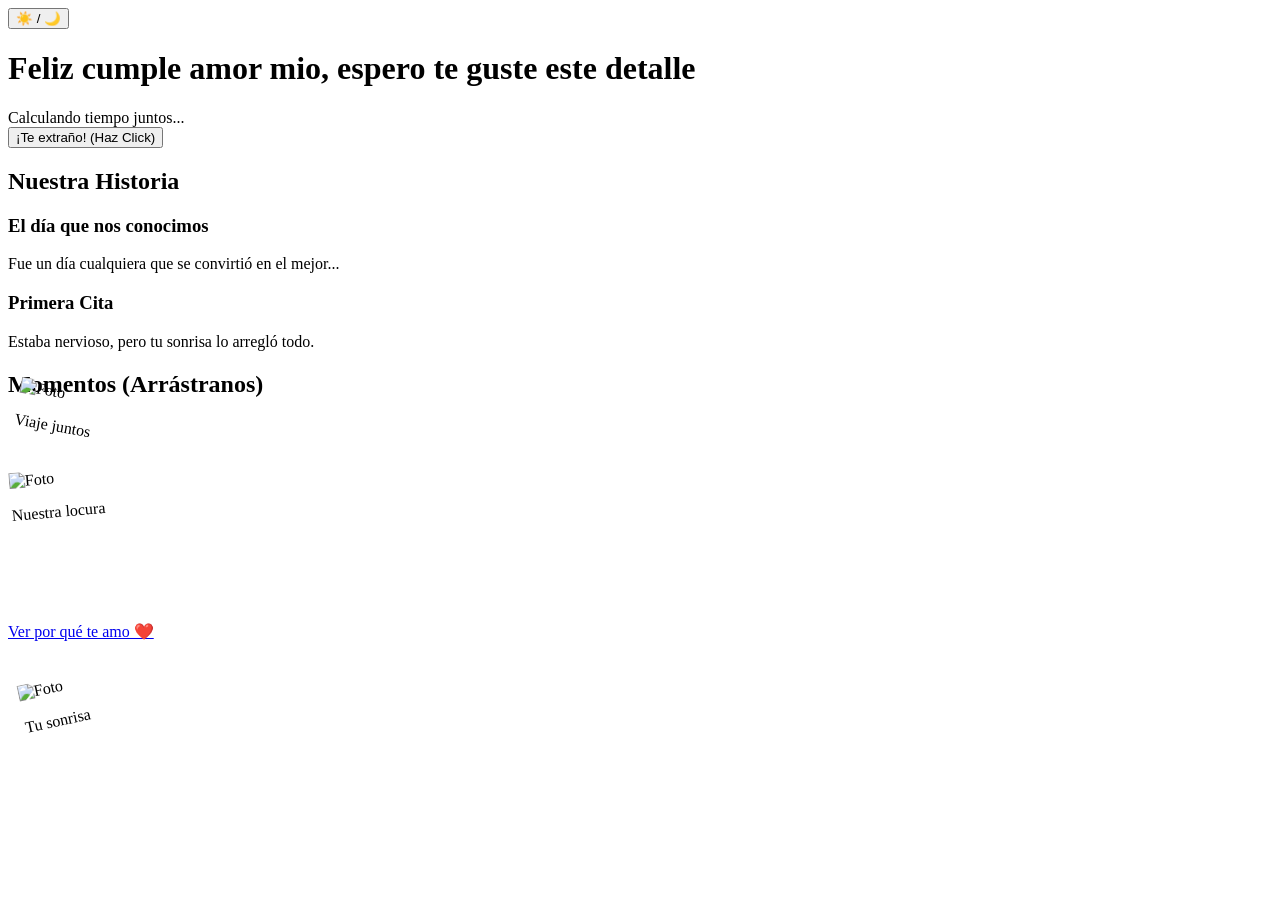
==== index.html @ 835ad196 "Add files via upload" ====
<!DOCTYPE html>
<html lang="es" data-theme="day">
<head>
    <meta charset="UTF-8">
    <meta name="viewport" content="width=device-width, initial-scale=1.0">
    <title>Para ti amorcito ❤️</title>
    <link rel="stylesheet" href="css/style.css">
    <link href="https://fonts.googleapis.com/css2?family=Dancing+Script:wght@600&family=Nunito:wght@300;600&display=swap" rel="stylesheet">
</head>
<body>

    <button id="theme-toggle" class="float-btn theme-btn">☀️ / 🌙</button>

    <header class="hero">
        <h1>Feliz cumple amor mio, espero te guste este detalle</h1>
        <div id="contador" class="counter-box">
            Calculando tiempo juntos...
        </div>
        <button onclick="lluviaCorazones()" class="btn-love">¡Te extraño! (Haz Click)</button>
    </header>

    <section class="timeline-section">
        <h2>Nuestra Historia</h2>
        <div class="timeline">
            <div class="container left">
                <div class="content">
                    <h3>El día que nos conocimos</h3>
                    <p>Fue un día cualquiera que se convirtió en el mejor...</p>
                </div>
            </div>
            <div class="container right">
                <div class="content">
                    <h3>Primera Cita</h3>
                    <p>Estaba nervioso, pero tu sonrisa lo arregló todo.</p>
                </div>
            </div>
            </div>
    </section>

    <section class="polaroid-section">
        <h2>Momentos (Arrástranos)</h2>
        <div class="table-top" id="mesa">
            <div class="polaroid" style="top: 10%; left: 10%; transform: rotate(-5deg);">
                <img src="img/img1.jpeg" alt="Foto">
                <p>Nuestra locura</p>
            </div>
            <div class="polaroid" style="top: 20%; left: 40%; transform: rotate(10deg);">
                <img src="https://via.placeholder.com/150" alt="Foto">
                <p>Viaje juntos</p>
            </div>
             <div class="polaroid" style="top: 50%; left: 20%; transform: rotate(-12deg);">
                <img src="https://via.placeholder.com/150" alt="Foto">
                <p>Tu sonrisa</p>
            </div>
        </div>
    </section>

    <div class="navigate-btn-container">
        <a href="razones.html" class="btn-main">Ver por qué te amo ❤️</a>
    </div>

    <script src="js/main.js"></script>
</body>
</html>
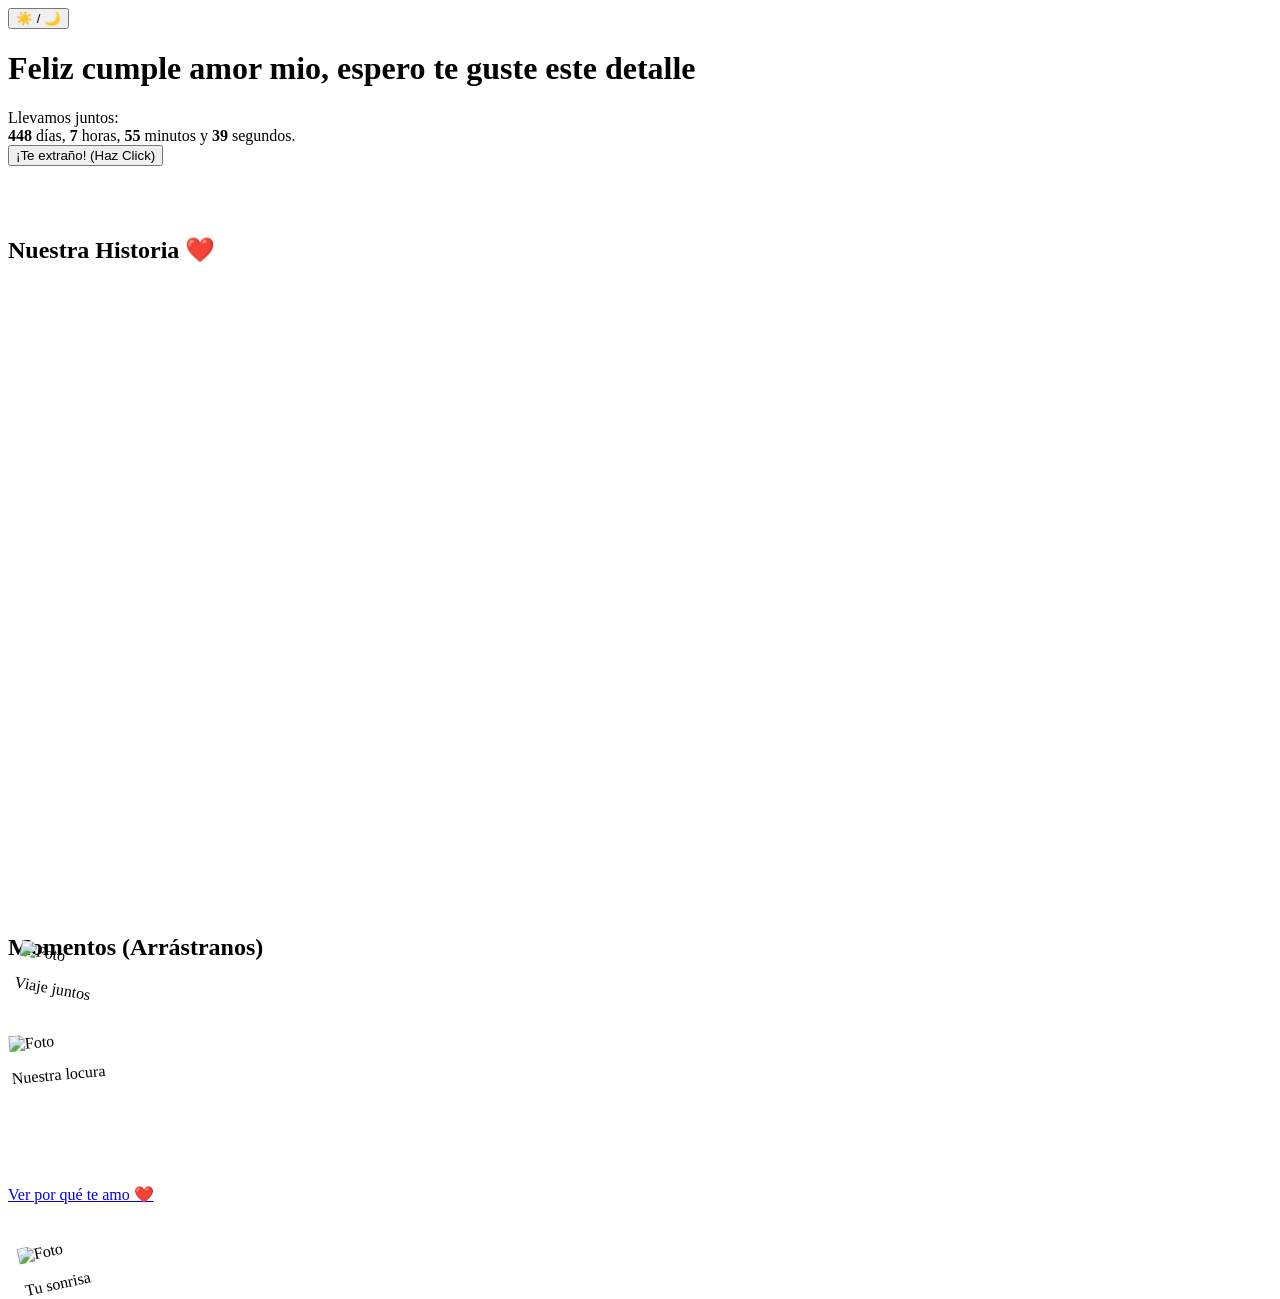
==== commit 3e3021f5: "Agregue fotos" ====
--- a/index.html
+++ b/index.html
@@ -20,21 +20,11 @@
     </header>
 
     <section class="timeline-section">
-        <h2>Nuestra Historia</h2>
-        <div class="timeline">
-            <div class="container left">
-                <div class="content">
-                    <h3>El día que nos conocimos</h3>
-                    <p>Fue un día cualquiera que se convirtió en el mejor...</p>
+        <h2>Nuestra Historia ❤️</h2>
+        <div class="horizontal-scroll-container">
+            <div class="timeline-line"></div> <div id="timeline-content" class="timeline-items">
                 </div>
-            </div>
-            <div class="container right">
-                <div class="content">
-                    <h3>Primera Cita</h3>
-                    <p>Estaba nervioso, pero tu sonrisa lo arregló todo.</p>
-                </div>
-            </div>
-            </div>
+        </div>
     </section>
 
     <section class="polaroid-section">
--- a/css/style.css
+++ b/css/style.css
@@ -0,0 +1,148 @@
+/* --- TIMELINE HORIZONTAL --- */
+.timeline-section {
+    padding: 50px 0;
+    overflow: hidden; /* Oculta barras feas */
+    position: relative;
+}
+
+.horizontal-scroll-container {
+    overflow-x: auto; /* Permite deslizar a los lados */
+    padding: 40px 20px;
+    white-space: nowrap; /* Mantiene todo en una línea */
+    -webkit-overflow-scrolling: touch; /* Suavidad en móviles */
+    position: relative;
+    min-height: 500px; /* Altura suficiente para polaroids */
+    display: flex;
+    align-items: center;
+}
+
+/* La línea gruesa */
+.timeline-line {
+    position: absolute;
+    top: 50%;
+    left: 0;
+    width: 100%; /* Ojo: esto crecerá con JS si es necesario */
+    height: 8px; /* Grosor de la línea */
+    background: var(--timeline-line);
+    border-radius: 4px;
+    z-index: 0;
+}
+
+.timeline-items {
+    display: flex;
+    gap: 150px; /* Espacio entre cada fecha */
+    padding: 0 50px; /* Margen inicial y final */
+    position: relative;
+    z-index: 1;
+}
+
+.t-item {
+    position: relative;
+    display: inline-block;
+    vertical-align: middle;
+    width: 20px;
+    height: 20px;
+    background: var(--accent);
+    border-radius: 50%;
+    cursor: pointer;
+    transition: transform 0.3s;
+}
+
+.t-item:hover {
+    transform: scale(1.5); /* Crece el puntito al pasar el mouse */
+}
+
+/* Fecha debajo del punto */
+.t-date {
+    position: absolute;
+    top: 30px;
+    left: 50%;
+    transform: translateX(-50%);
+    font-weight: bold;
+    color: var(--text-color);
+    font-family: 'Dancing Script', cursive;
+    font-size: 1.2rem;
+}
+
+/* BURBUJA DE TEXTO (Mensaje flotante) */
+.t-message {
+    position: absolute;
+    bottom: 40px; /* Encima del punto */
+    left: 50%;
+    transform: translateX(-50%) scale(0); /* Oculto inicialmente */
+    background: #fff;
+    color: #333;
+    padding: 15px;
+    border-radius: 15px;
+    box-shadow: 0 5px 15px rgba(0,0,0,0.2);
+    width: 200px;
+    white-space: normal; /* Permite saltos de línea */
+    text-align: center;
+    font-size: 0.9rem;
+    transition: transform 0.3s ease;
+    pointer-events: none; /* Para que no moleste al click */
+}
+
+/* El triangulito de la burbuja */
+.t-message::after {
+    content: '';
+    position: absolute;
+    bottom: -10px;
+    left: 50%;
+    margin-left: -10px;
+    border-width: 10px;
+    border-style: solid;
+    border-color: #fff transparent transparent transparent;
+}
+
+/* Mostrar burbuja al pasar el mouse por el punto */
+.t-item:hover .t-message {
+    transform: translateX(-50%) scale(1);
+}
+
+/* LAS POLAROIDS (Conectadas al punto) */
+.polaroid-group {
+    position: absolute;
+    top: -280px; /* Subimos las fotos */
+    left: 50%;
+    transform: translateX(-50%);
+    display: flex;
+    gap: 10px;
+    pointer-events: auto; /* Permitir click en fotos */
+}
+
+/* Si hay muchas fotos, las alternamos arriba/abajo con JS o CSS */
+.t-item:nth-child(even) .polaroid-group {
+    top: 60px; /* Las pares van abajo de la línea */
+}
+.t-item:nth-child(even) .t-message {
+    bottom: unset; 
+    top: 40px; /* Burbuja abajo también */
+}
+.t-item:nth-child(even) .t-message::after {
+    bottom: unset;
+    top: -10px;
+    border-color: transparent transparent #fff transparent;
+}
+
+/* Estilo Polaroid */
+.mini-polaroid {
+    background: white;
+    padding: 10px 10px 25px 10px; /* Más padding abajo */
+    box-shadow: 0 4px 8px rgba(0,0,0,0.2);
+    width: 150px;
+    transition: transform 0.3s, z-index 0.3s;
+    transform: rotate(var(--rot)); /* Rotación aleatoria */
+}
+
+.mini-polaroid img, .mini-polaroid video {
+    width: 100%;
+    height: auto;
+    display: block;
+    border-radius: 2px;
+}
+
+.mini-polaroid:hover {
+    transform: scale(1.2) rotate(0deg) !important;
+    z-index: 100;
+}
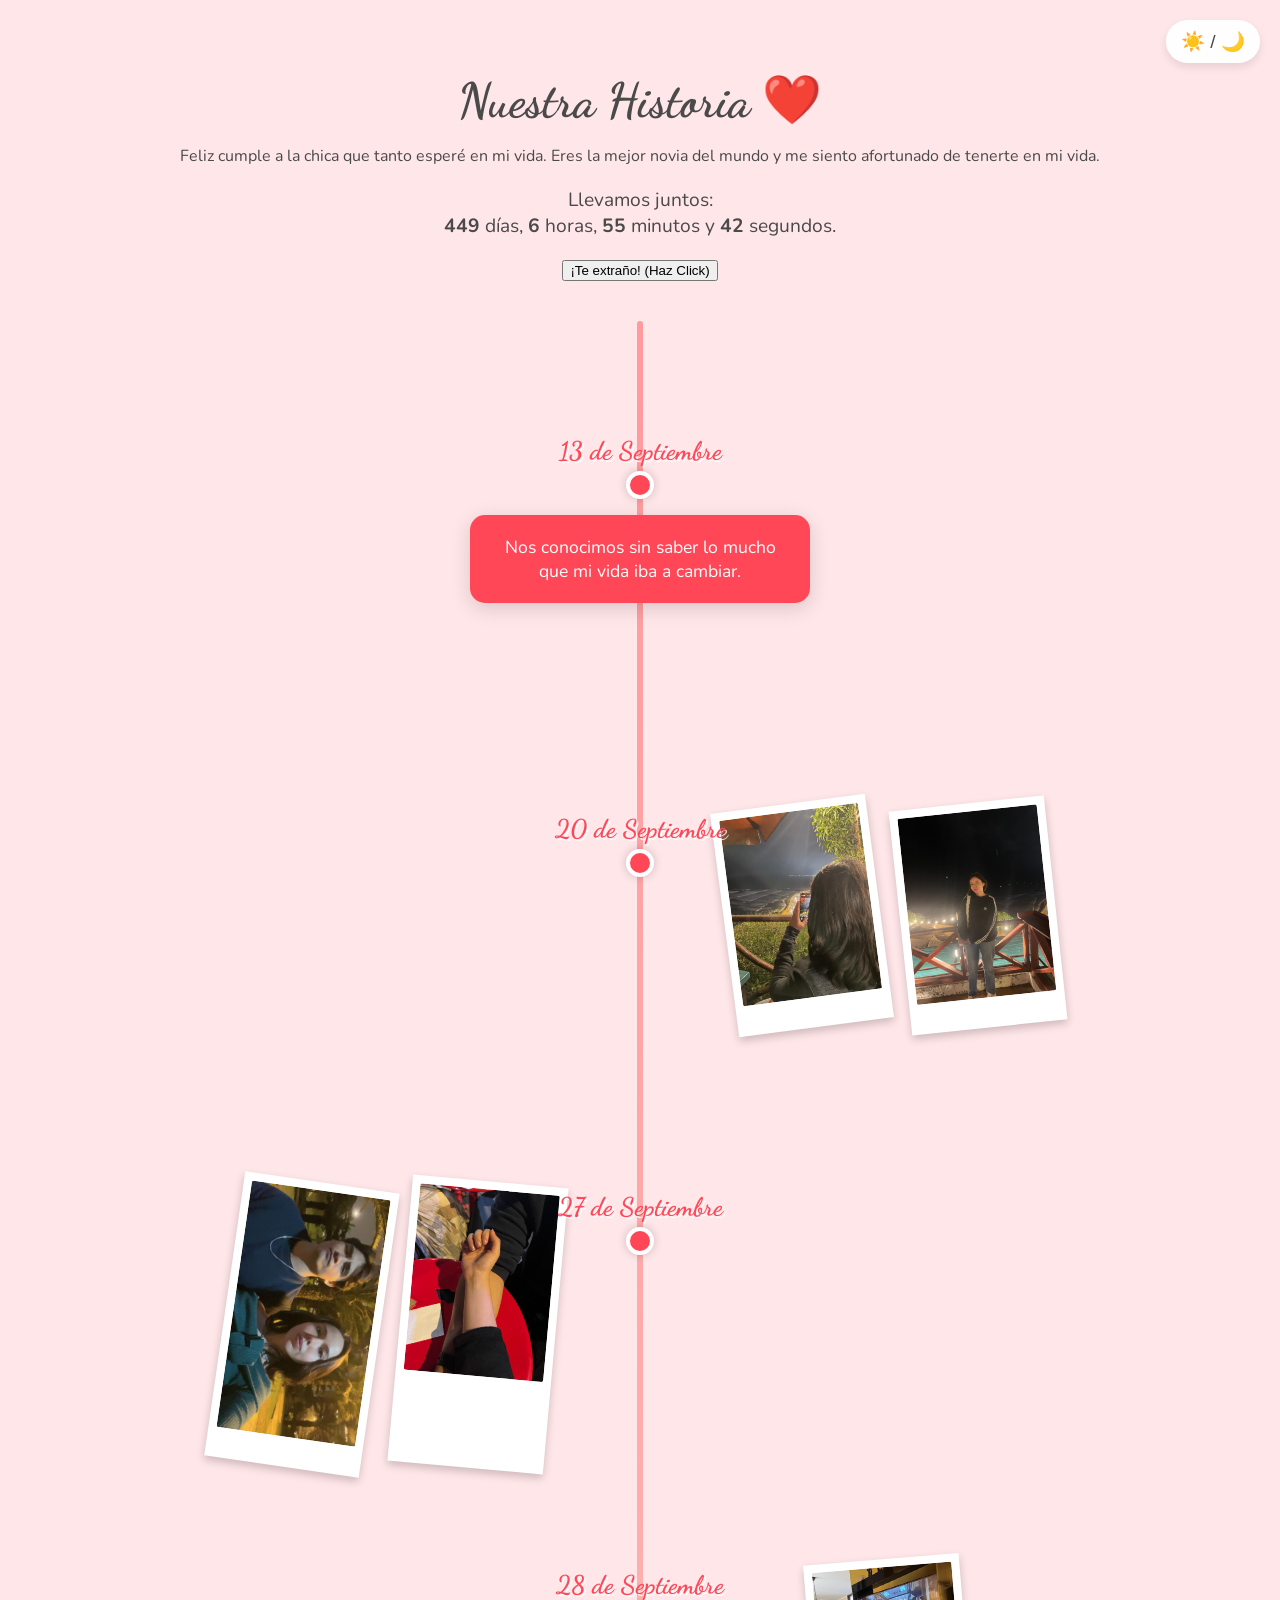
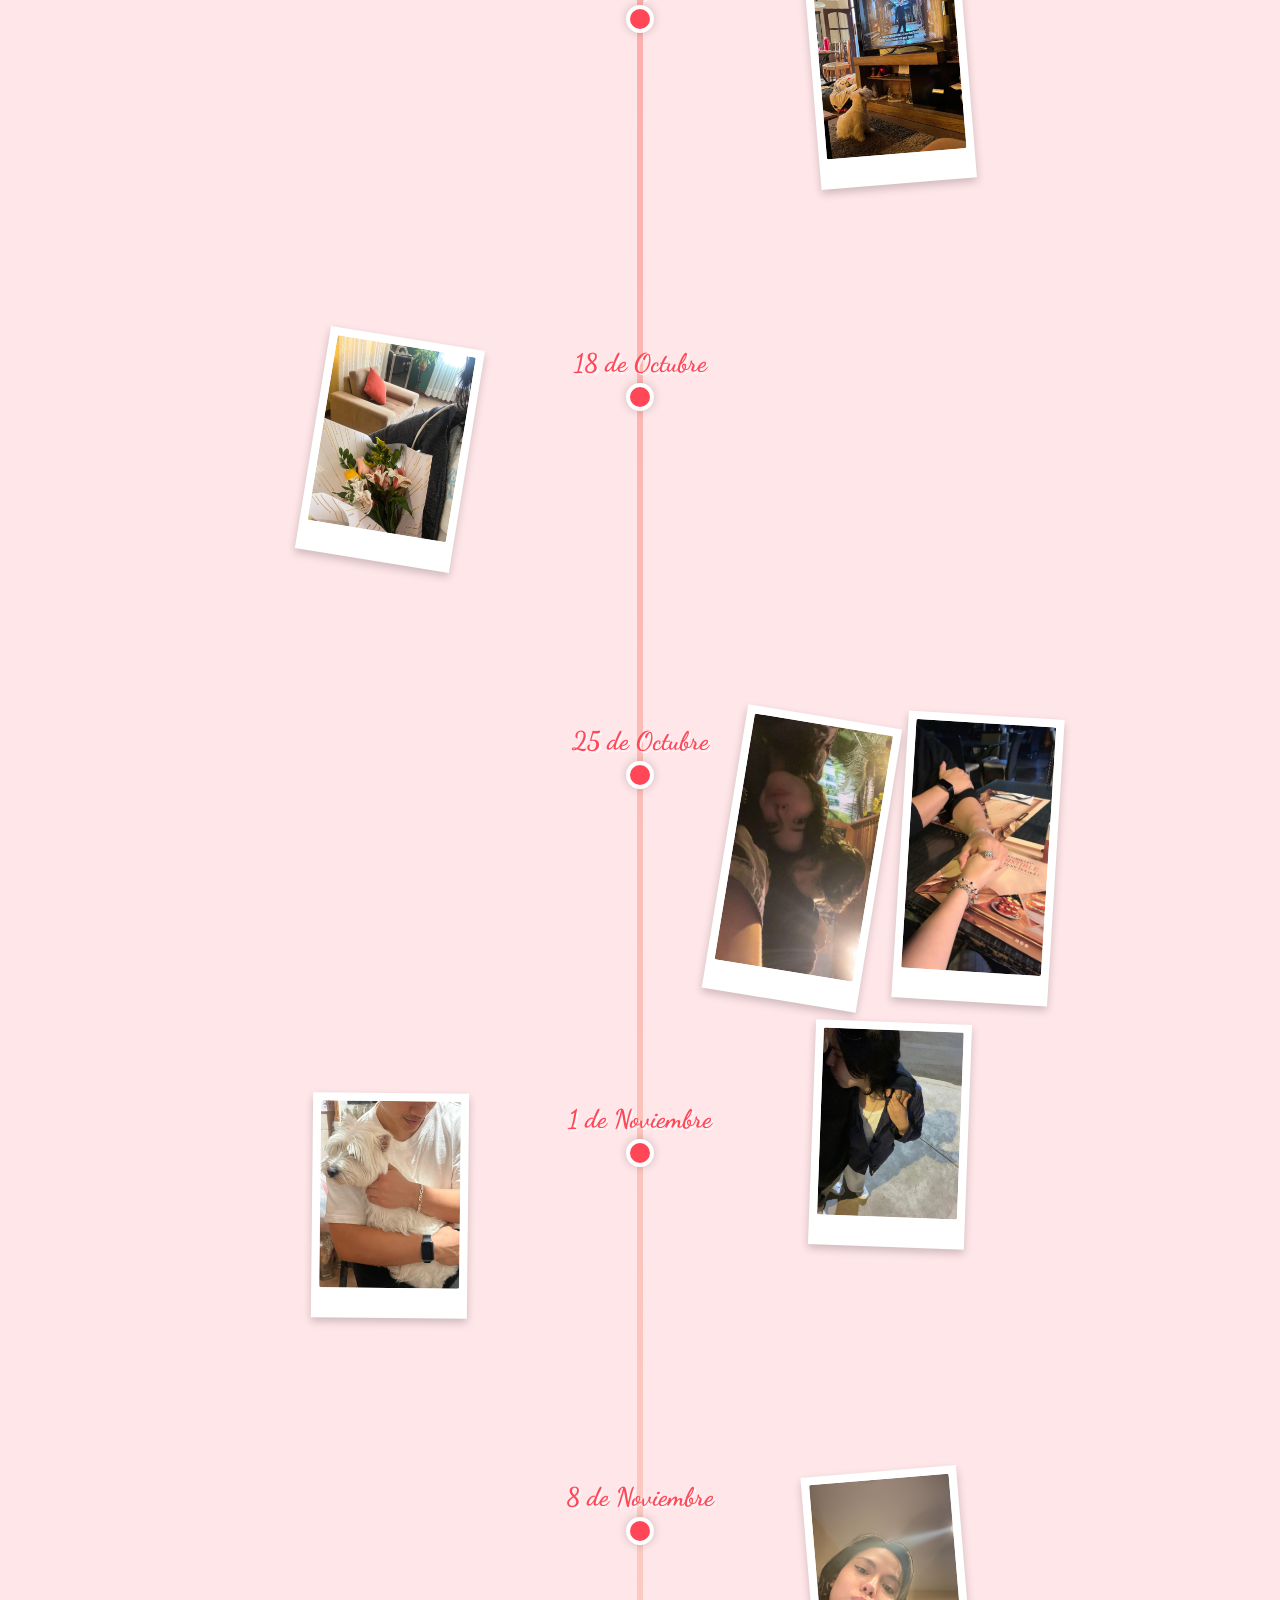
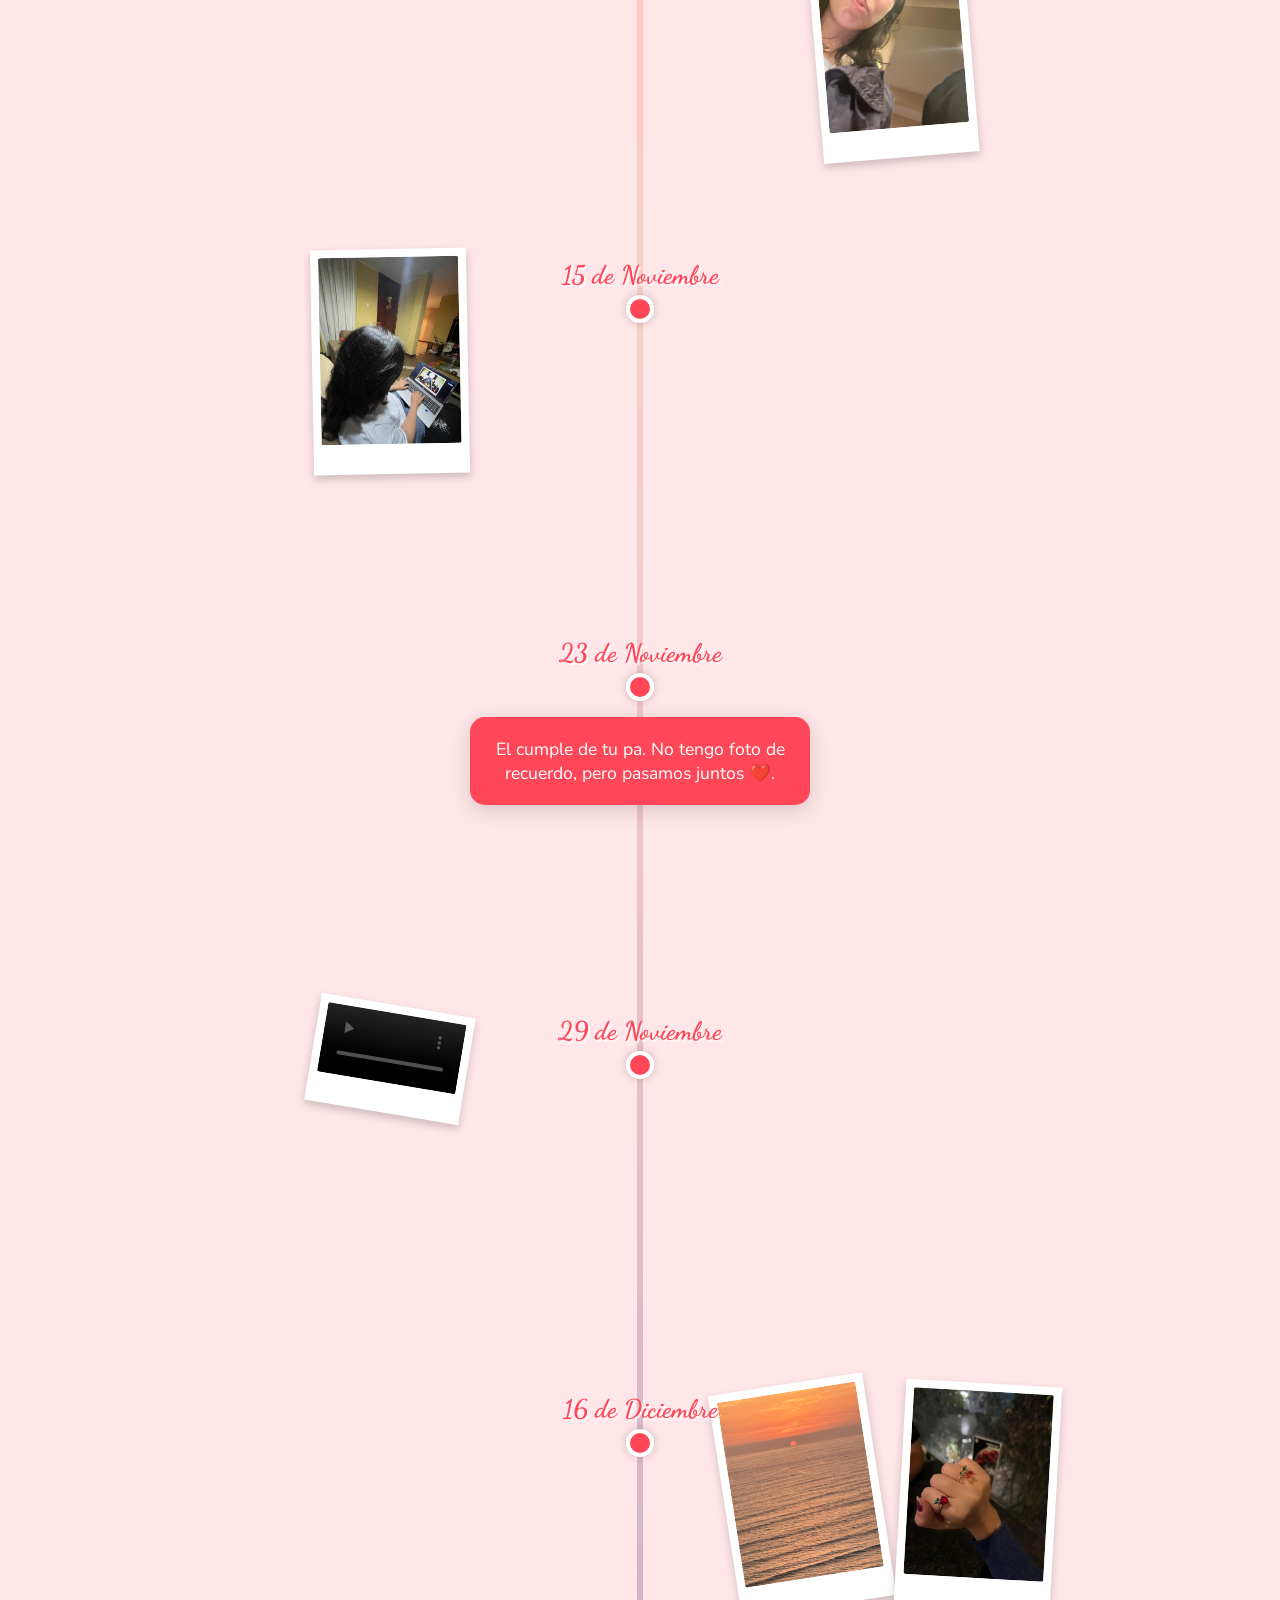
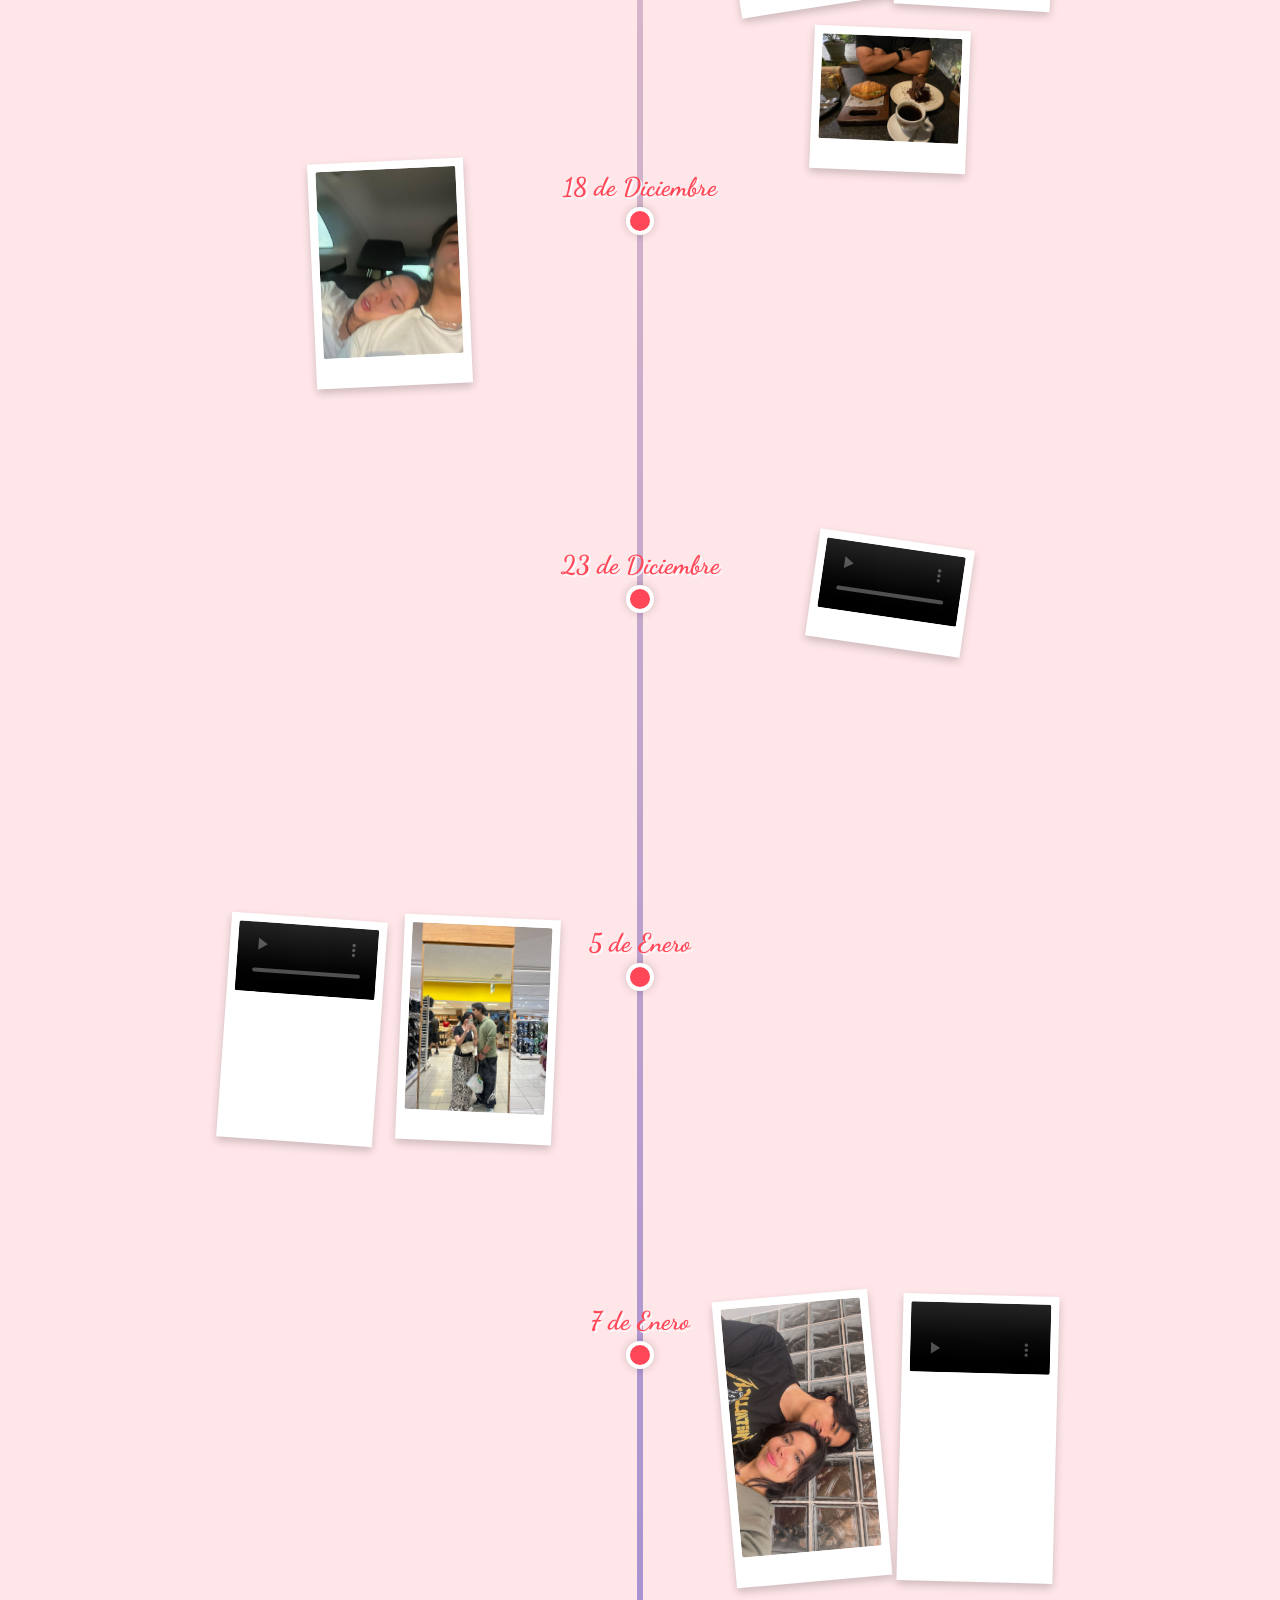
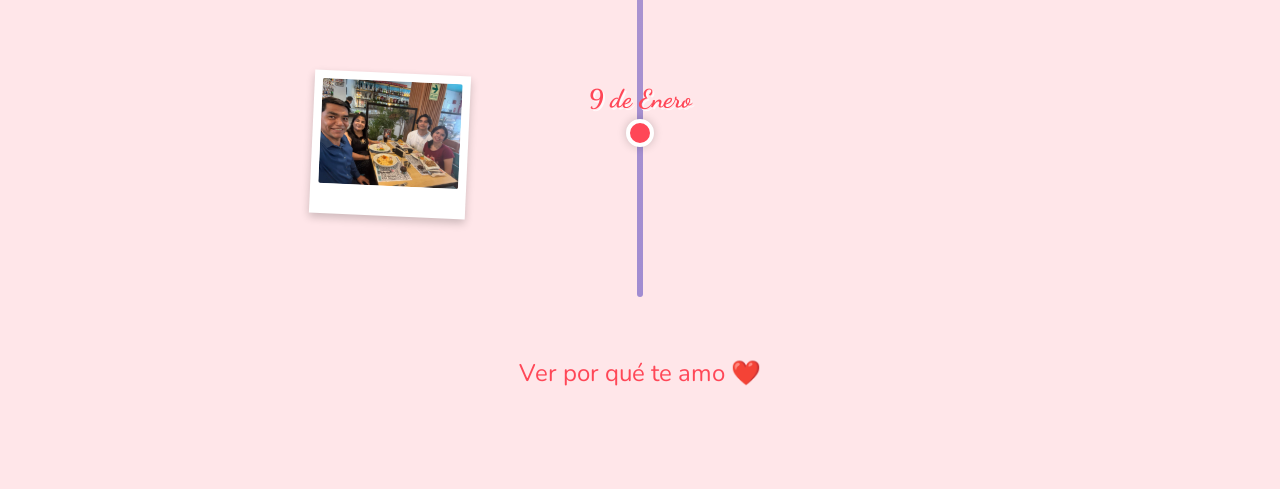
==== commit a09afb7c: "Avance mucho, falta razones" ====
--- a/index.html
+++ b/index.html
@@ -11,39 +11,27 @@
 
     <button id="theme-toggle" class="float-btn theme-btn">☀️ / 🌙</button>
 
-    <header class="hero">
-        <h1>Feliz cumple amor mio, espero te guste este detalle</h1>
+<header class="hero">
+        <h1 class="main-title">Nuestra Historia ❤️</h1>
+        
+        <p class="dedicatoria">
+            Feliz cumple a la chica que tanto esperé en mi vida. Eres la mejor novia del mundo y me siento afortunado de tenerte en mi vida.
+        </p>
+
         <div id="contador" class="counter-box">
             Calculando tiempo juntos...
         </div>
+
         <button onclick="lluviaCorazones()" class="btn-love">¡Te extraño! (Haz Click)</button>
     </header>
 
     <section class="timeline-section">
-        <h2>Nuestra Historia ❤️</h2>
-        <div class="horizontal-scroll-container">
-            <div class="timeline-line"></div> <div id="timeline-content" class="timeline-items">
-                </div>
-        </div>
+        <div class="timeline-line"></div>
+        <div id="timeline-content" class="timeline-items">
+            </div>
     </section>
 
-    <section class="polaroid-section">
-        <h2>Momentos (Arrástranos)</h2>
-        <div class="table-top" id="mesa">
-            <div class="polaroid" style="top: 10%; left: 10%; transform: rotate(-5deg);">
-                <img src="img/img1.jpeg" alt="Foto">
-                <p>Nuestra locura</p>
-            </div>
-            <div class="polaroid" style="top: 20%; left: 40%; transform: rotate(10deg);">
-                <img src="https://via.placeholder.com/150" alt="Foto">
-                <p>Viaje juntos</p>
-            </div>
-             <div class="polaroid" style="top: 50%; left: 20%; transform: rotate(-12deg);">
-                <img src="https://via.placeholder.com/150" alt="Foto">
-                <p>Tu sonrisa</p>
-            </div>
-        </div>
-    </section>
+
 
     <div class="navigate-btn-container">
         <a href="razones.html" class="btn-main">Ver por qué te amo ❤️</a>
--- a/css/style.css
+++ b/css/style.css
@@ -1,148 +1,191 @@
-/* --- TIMELINE HORIZONTAL --- */
-.timeline-section {
-    padding: 50px 0;
-    overflow: hidden; /* Oculta barras feas */
-    position: relative;
+/* =========================================
+   1. VARIABLES Y TEMAS (COLORES PASTEL)
+   ========================================= */
+:root {
+    --bg-color: #ffe6e9; 
+    --text-color: #4a4a4a;
+    --card-bg: rgba(255, 255, 255, 0.95); /* Un poco más sólido */
+    --timeline-bar: linear-gradient(to bottom, #ff9a9e, #fad0c4, #a18cd1); /* Degradado Vertical */
+    --accent: #ff4757; 
 }
 
-.horizontal-scroll-container {
-    overflow-x: auto; /* Permite deslizar a los lados */
-    padding: 40px 20px;
-    white-space: nowrap; /* Mantiene todo en una línea */
-    -webkit-overflow-scrolling: touch; /* Suavidad en móviles */
-    position: relative;
-    min-height: 500px; /* Altura suficiente para polaroids */
-    display: flex;
-    align-items: center;
+[data-theme="night"] {
+    --bg-color: #2c3e50;
+    --text-color: #ecf0f1;
+    --card-bg: rgba(44, 62, 80, 0.95);
+    --timeline-bar: linear-gradient(to bottom, #4facfe, #00f2fe);
+    --accent: #00d2d3; 
 }
 
-/* La línea gruesa */
+body {
+    background-color: var(--bg-color);
+    color: var(--text-color);
+    font-family: 'Nunito', sans-serif;
+    transition: background-color 0.5s ease, color 0.5s ease;
+    margin: 0;
+    overflow-x: hidden; 
+}
+
+/* Fuentes */
+h1, h2, h3, .t-date, .polaroid p { font-family: 'Dancing Script', cursive; }
+
+/* =========================================
+   2. BOTONES Y UTILIDADES
+   ========================================= */
+.float-btn {
+    position: fixed; top: 20px; right: 20px; z-index: 1000;
+    padding: 10px 15px; border-radius: 50px; border: none; cursor: pointer;
+    background: var(--card-bg); color: var(--text-color);
+    font-size: 1.2rem; box-shadow: 0 4px 8px rgba(0,0,0,0.1);
+    transition: transform 0.3s;
+}
+.float-btn:hover { transform: scale(1.1); }
+
+.hero { text-align: center; padding: 40px 20px; }
+h1 { font-size: 3rem; margin-bottom: 10px; }
+h2 { text-align: center; margin-top: 40px; font-size: 2.5rem; }
+
+.counter-box { font-size: 1.2rem; margin: 20px 0; }
+.confetti { position: fixed; z-index: 9999; font-size: 2rem; animation: fall linear forwards; }
+@keyframes fall { to { transform: translateY(100vh) rotate(720deg); } }
+.navigate-btn-container { text-align: center; margin: 60px 0; padding-bottom: 40px; }
+.navigate-btn-container a { text-decoration: none; color: var(--accent); font-size: 1.5rem; }
+
+/* =========================================
+   3. TIMELINE VERTICAL (ZIG-ZAG)
+   ========================================= */
+.timeline-section {
+    position: relative;
+    padding: 50px 0;
+    max-width: 1000px; /* Ancho máximo para mantener el orden */
+    margin: 0 auto;
+}
+
+/* Ocultamos scroll horizontal antiguo */
+.horizontal-scroll-container { display: block; overflow: visible; padding: 0; }
+
+/* LA BARRA VERTICAL */
 .timeline-line {
     position: absolute;
-    top: 50%;
-    left: 0;
-    width: 100%; /* Ojo: esto crecerá con JS si es necesario */
-    height: 8px; /* Grosor de la línea */
-    background: var(--timeline-line);
+    top: 0; bottom: 0; left: 50%; 
+    width: 6px; 
+    background: var(--timeline-bar);
+    transform: translateX(-50%);
     border-radius: 4px;
     z-index: 0;
 }
 
+/* Contenedor de items */
 .timeline-items {
     display: flex;
-    gap: 150px; /* Espacio entre cada fecha */
-    padding: 0 50px; /* Margen inicial y final */
+    flex-direction: column;
+    gap: 350px; /* ESPACIO GRANDE para que quepan las fotos */
+    padding-top: 100px;
+    padding-bottom: 100px;
+    align-items: center;
     position: relative;
     z-index: 1;
 }
 
+/* El Punto Central */
 .t-item {
     position: relative;
-    display: inline-block;
-    vertical-align: middle;
-    width: 20px;
-    height: 20px;
+    width: 20px; height: 20px;
     background: var(--accent);
+    border: 4px solid #fff;
     border-radius: 50%;
     cursor: pointer;
     transition: transform 0.3s;
+    box-shadow: 0 0 10px rgba(0,0,0,0.2);
+}
+.t-item:hover { transform: scale(1.5); background: #fff; border-color: var(--accent); }
+
+/* FECHA (Siempre visible) */
+.t-date {
+    position: absolute;
+    top: -40px;
+    width: 200px;
+    text-align: center;
+    left: 50%; transform: translateX(-50%);
+    font-size: 1.6rem;
+    font-weight: bold;
+    color: var(--accent);
+    text-shadow: 2px 2px 0px rgba(255,255,255,0.8);
 }
 
-.t-item:hover {
-    transform: scale(1.5); /* Crece el puntito al pasar el mouse */
+/* MENSAJE (Burbuja) */
+.t-message {
+    position: absolute;
+    top: 40px; /* Debajo del punto */
+    left: 50%; transform: translateX(-50%) scale(0);
+    background: var(--card-bg);
+    color: var(--text-color);
+    padding: 20px;
+    border-radius: 15px;
+    box-shadow: 0 5px 20px rgba(0,0,0,0.15);
+    width: 250px;
+    text-align: center;
+    transition: transform 0.3s ease;
+    z-index: 20;
+    pointer-events: none;
+}
+.t-item:hover .t-message { transform: translateX(-50%) scale(1); }
+
+/* GRUPO DE FOTOS */
+.polaroid-group {
+    position: absolute;
+    display: flex;
+    flex-wrap: wrap;
+    gap: 20px;
+    top: -50px; /* Alineadas con el punto */
+    width: 400px; /* Espacio reservado para fotos */
+    justify-content: center;
 }
 
-/* Fecha debajo del punto */
-.t-date {
-    position: absolute;
-    top: 30px;
-    left: 50%;
-    transform: translateX(-50%);
-    font-weight: bold;
-    color: var(--text-color);
-    font-family: 'Dancing Script', cursive;
-    font-size: 1.2rem;
+/* =========================================
+   LÓGICA ZIG-ZAG (Izquierda / Derecha)
+   ========================================= */
+
+/* --- PARES: Fotos a la DERECHA --- */
+.t-item:nth-child(even) .polaroid-group {
+    left: 60px; /* Empiezan a la derecha del punto */
+}
+/* --- IMPARES: Fotos a la IZQUIERDA --- */
+.t-item:nth-child(odd) .polaroid-group {
+    right: 60px; /* Empiezan a la izquierda del punto */
+    flex-direction: row-reverse; /* Para que la foto más cercana al centro sea la primera */
 }
 
-/* BURBUJA DE TEXTO (Mensaje flotante) */
-.t-message {
-    position: absolute;
-    bottom: 40px; /* Encima del punto */
-    left: 50%;
-    transform: translateX(-50%) scale(0); /* Oculto inicialmente */
+/* =========================================
+   ESTILO POLAROIDS
+   ========================================= */
+.mini-polaroid {
+    width: 140px;
     background: #fff;
-    color: #333;
-    padding: 15px;
-    border-radius: 15px;
-    box-shadow: 0 5px 15px rgba(0,0,0,0.2);
-    width: 200px;
-    white-space: normal; /* Permite saltos de línea */
-    text-align: center;
-    font-size: 0.9rem;
-    transition: transform 0.3s ease;
-    pointer-events: none; /* Para que no moleste al click */
+    padding: 8px 8px 30px 8px; /* Borde inferior tipo polaroid */
+    box-shadow: 0 4px 8px rgba(0,0,0,0.2);
+    transform: rotate(var(--rot));
+    transition: transform 0.3s, z-index 0.3s;
+}
+.mini-polaroid img, .mini-polaroid video {
+    width: 100%; height: auto; display: block; border-radius: 2px;
+}
+.mini-polaroid:hover {
+    transform: scale(1.4) rotate(0deg) !important;
+    z-index: 100;
+    position: relative;
 }
 
-/* El triangulito de la burbuja */
-.t-message::after {
-    content: '';
-    position: absolute;
-    bottom: -10px;
-    left: 50%;
-    margin-left: -10px;
-    border-width: 10px;
-    border-style: solid;
-    border-color: #fff transparent transparent transparent;
+/* =========================================
+   CASO ESPECIAL: 13 DE SEPTIEMBRE
+   (Texto visible siempre si no hay fotos)
+   ========================================= */
+.t-item.solo-texto .t-message {
+    transform: translateX(-50%) scale(1); /* Siempre visible */
+    background: var(--accent); /* Fondo destacado */
+    color: #fff;
+    font-size: 1.1rem;
+    width: 300px;
 }
-
-/* Mostrar burbuja al pasar el mouse por el punto */
-.t-item:hover .t-message {
-    transform: translateX(-50%) scale(1);
-}
-
-/* LAS POLAROIDS (Conectadas al punto) */
-.polaroid-group {
-    position: absolute;
-    top: -280px; /* Subimos las fotos */
-    left: 50%;
-    transform: translateX(-50%);
-    display: flex;
-    gap: 10px;
-    pointer-events: auto; /* Permitir click en fotos */
-}
-
-/* Si hay muchas fotos, las alternamos arriba/abajo con JS o CSS */
-.t-item:nth-child(even) .polaroid-group {
-    top: 60px; /* Las pares van abajo de la línea */
-}
-.t-item:nth-child(even) .t-message {
-    bottom: unset; 
-    top: 40px; /* Burbuja abajo también */
-}
-.t-item:nth-child(even) .t-message::after {
-    bottom: unset;
-    top: -10px;
-    border-color: transparent transparent #fff transparent;
-}
-
-/* Estilo Polaroid */
-.mini-polaroid {
-    background: white;
-    padding: 10px 10px 25px 10px; /* Más padding abajo */
-    box-shadow: 0 4px 8px rgba(0,0,0,0.2);
-    width: 150px;
-    transition: transform 0.3s, z-index 0.3s;
-    transform: rotate(var(--rot)); /* Rotación aleatoria */
-}
-
-.mini-polaroid img, .mini-polaroid video {
-    width: 100%;
-    height: auto;
-    display: block;
-    border-radius: 2px;
-}
-
-.mini-polaroid:hover {
-    transform: scale(1.2) rotate(0deg) !important;
-    z-index: 100;
-}+/* Flechita del mensaje especial */
+.t-item.solo-texto .t-message::after { border-color: transparent transparent var(--accent) transparent; }
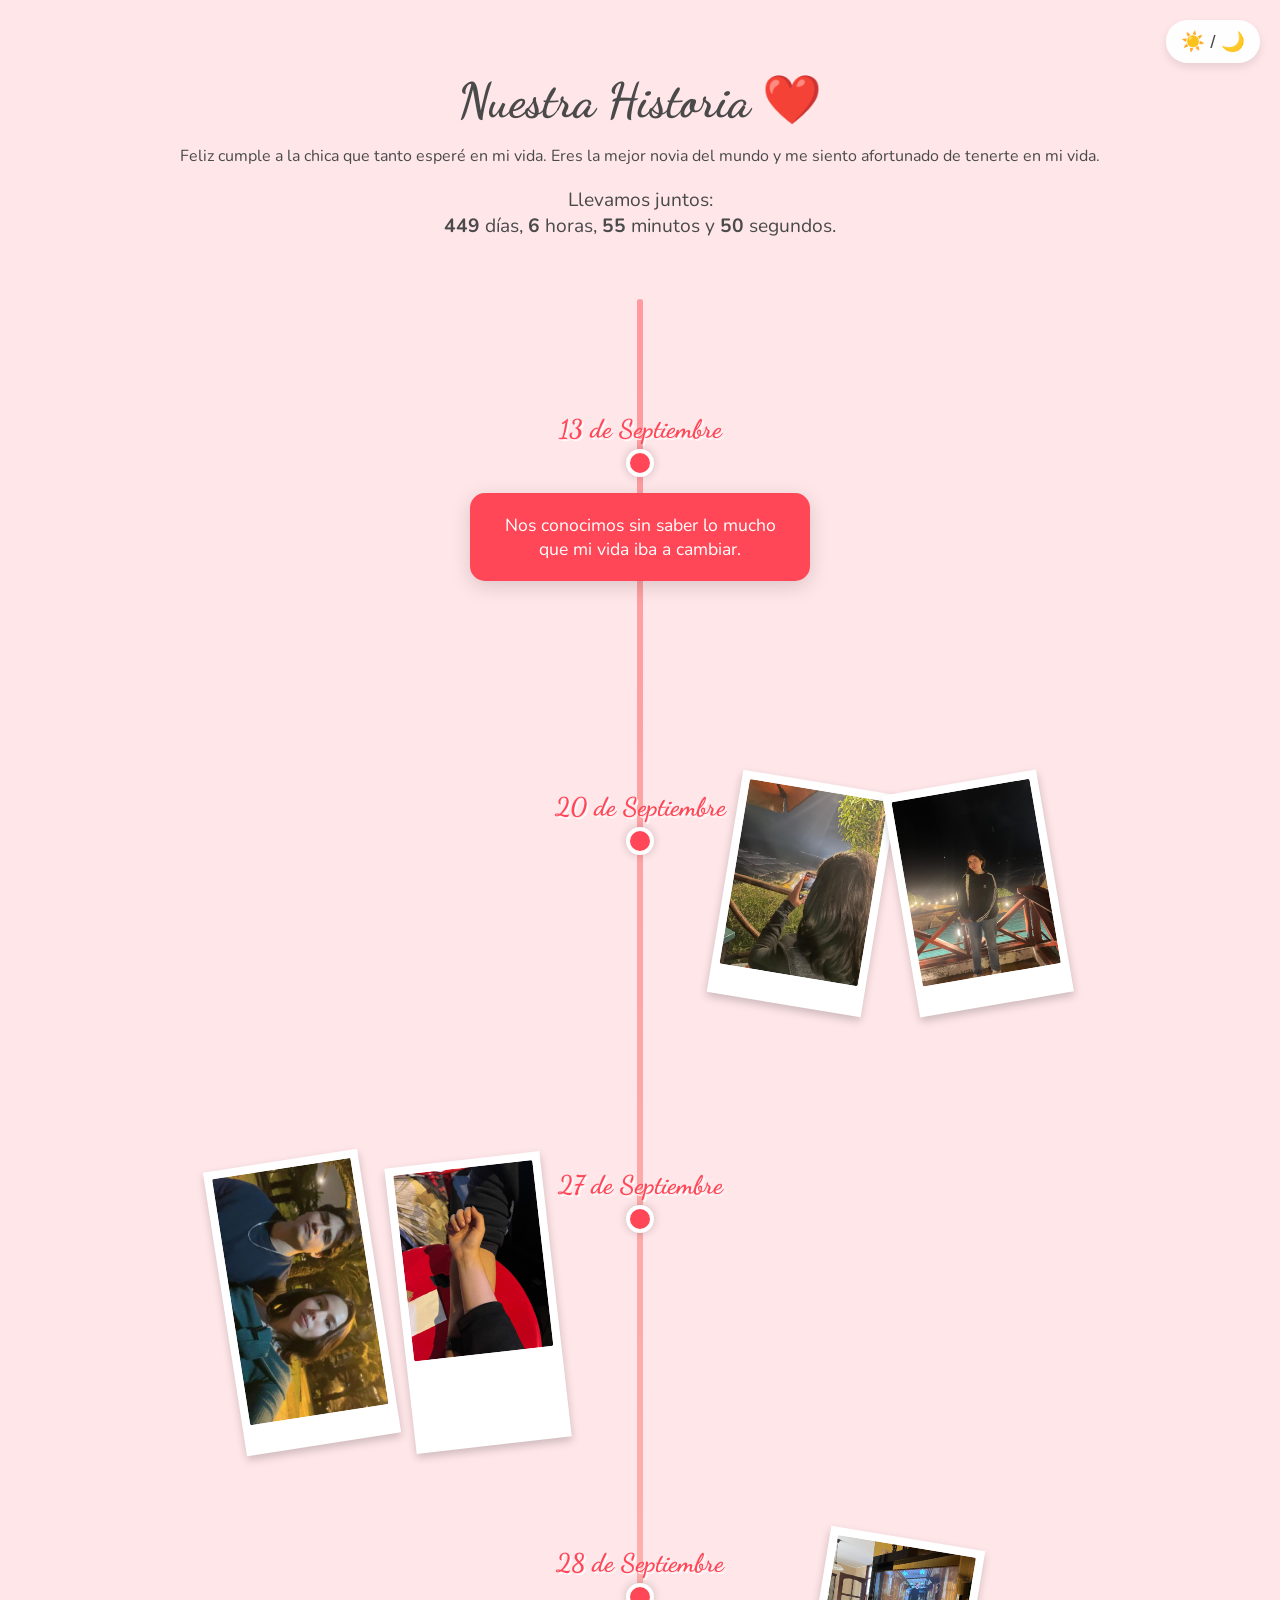
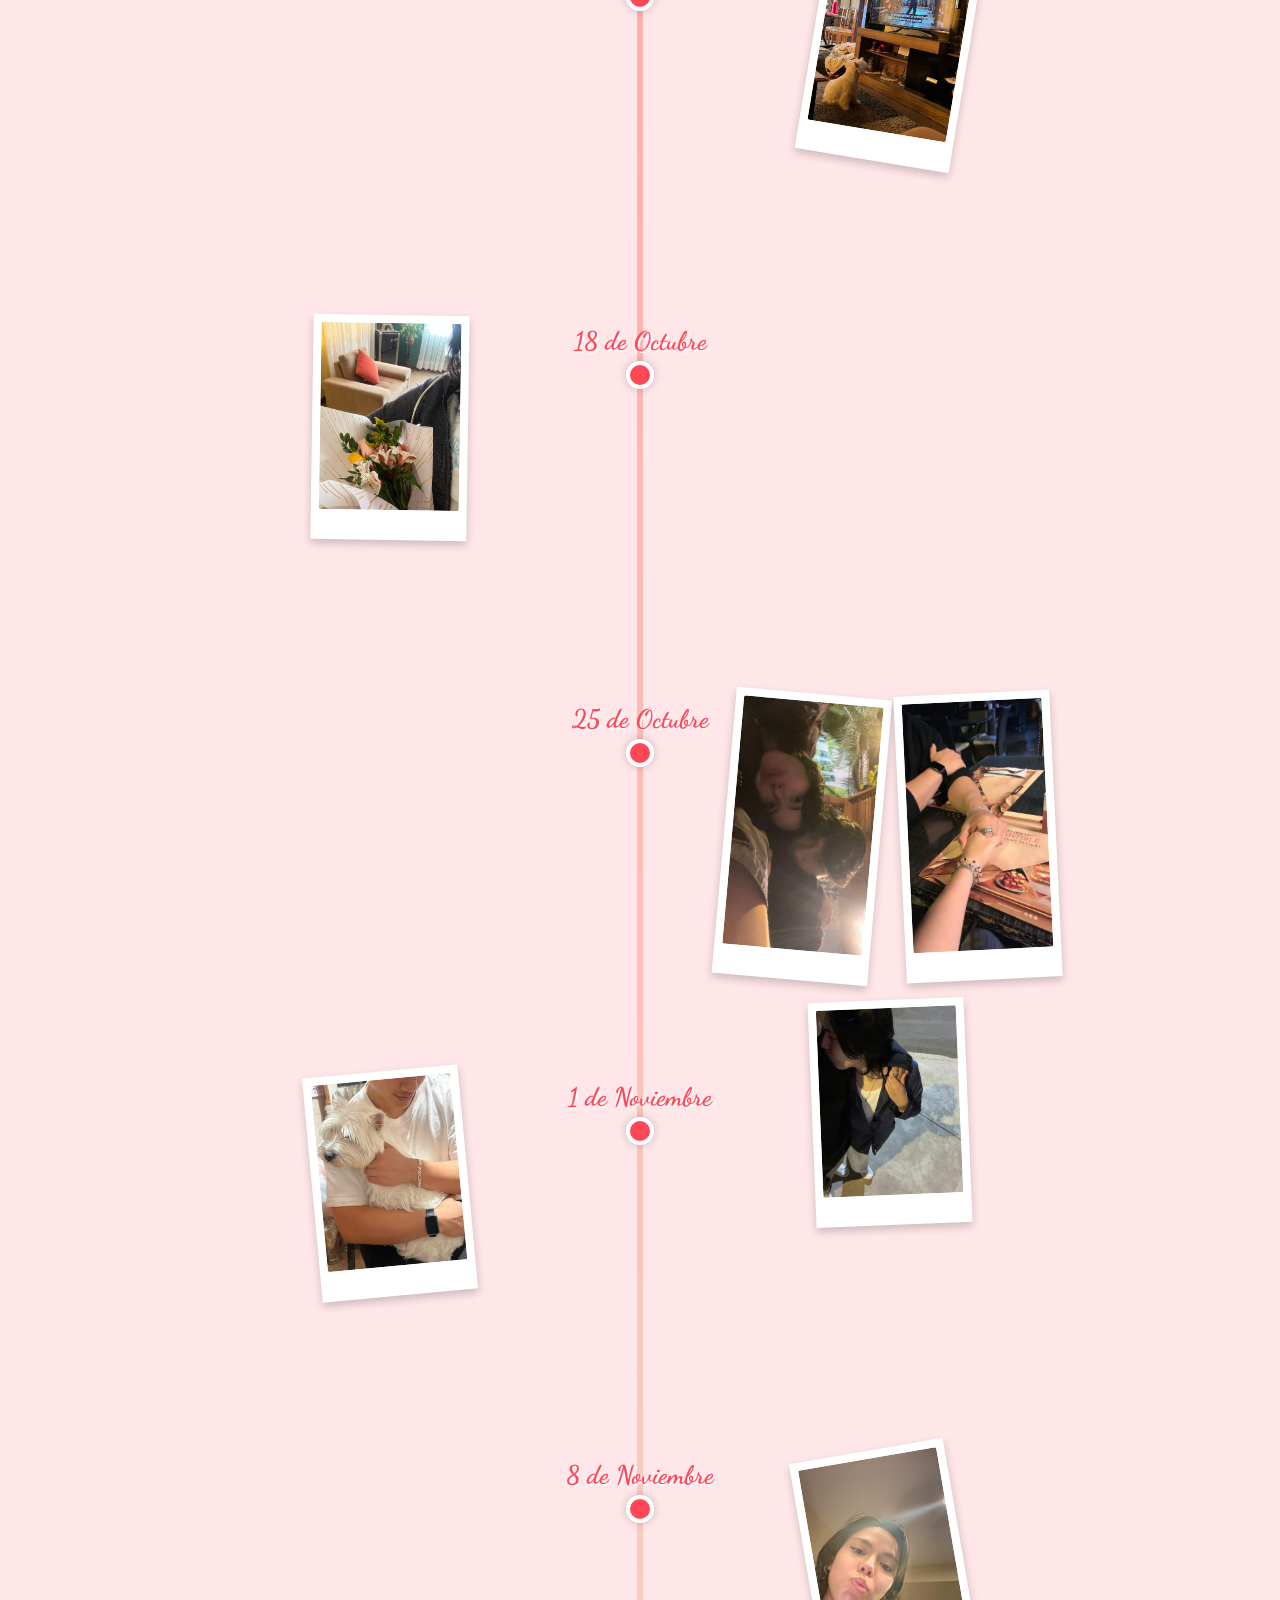
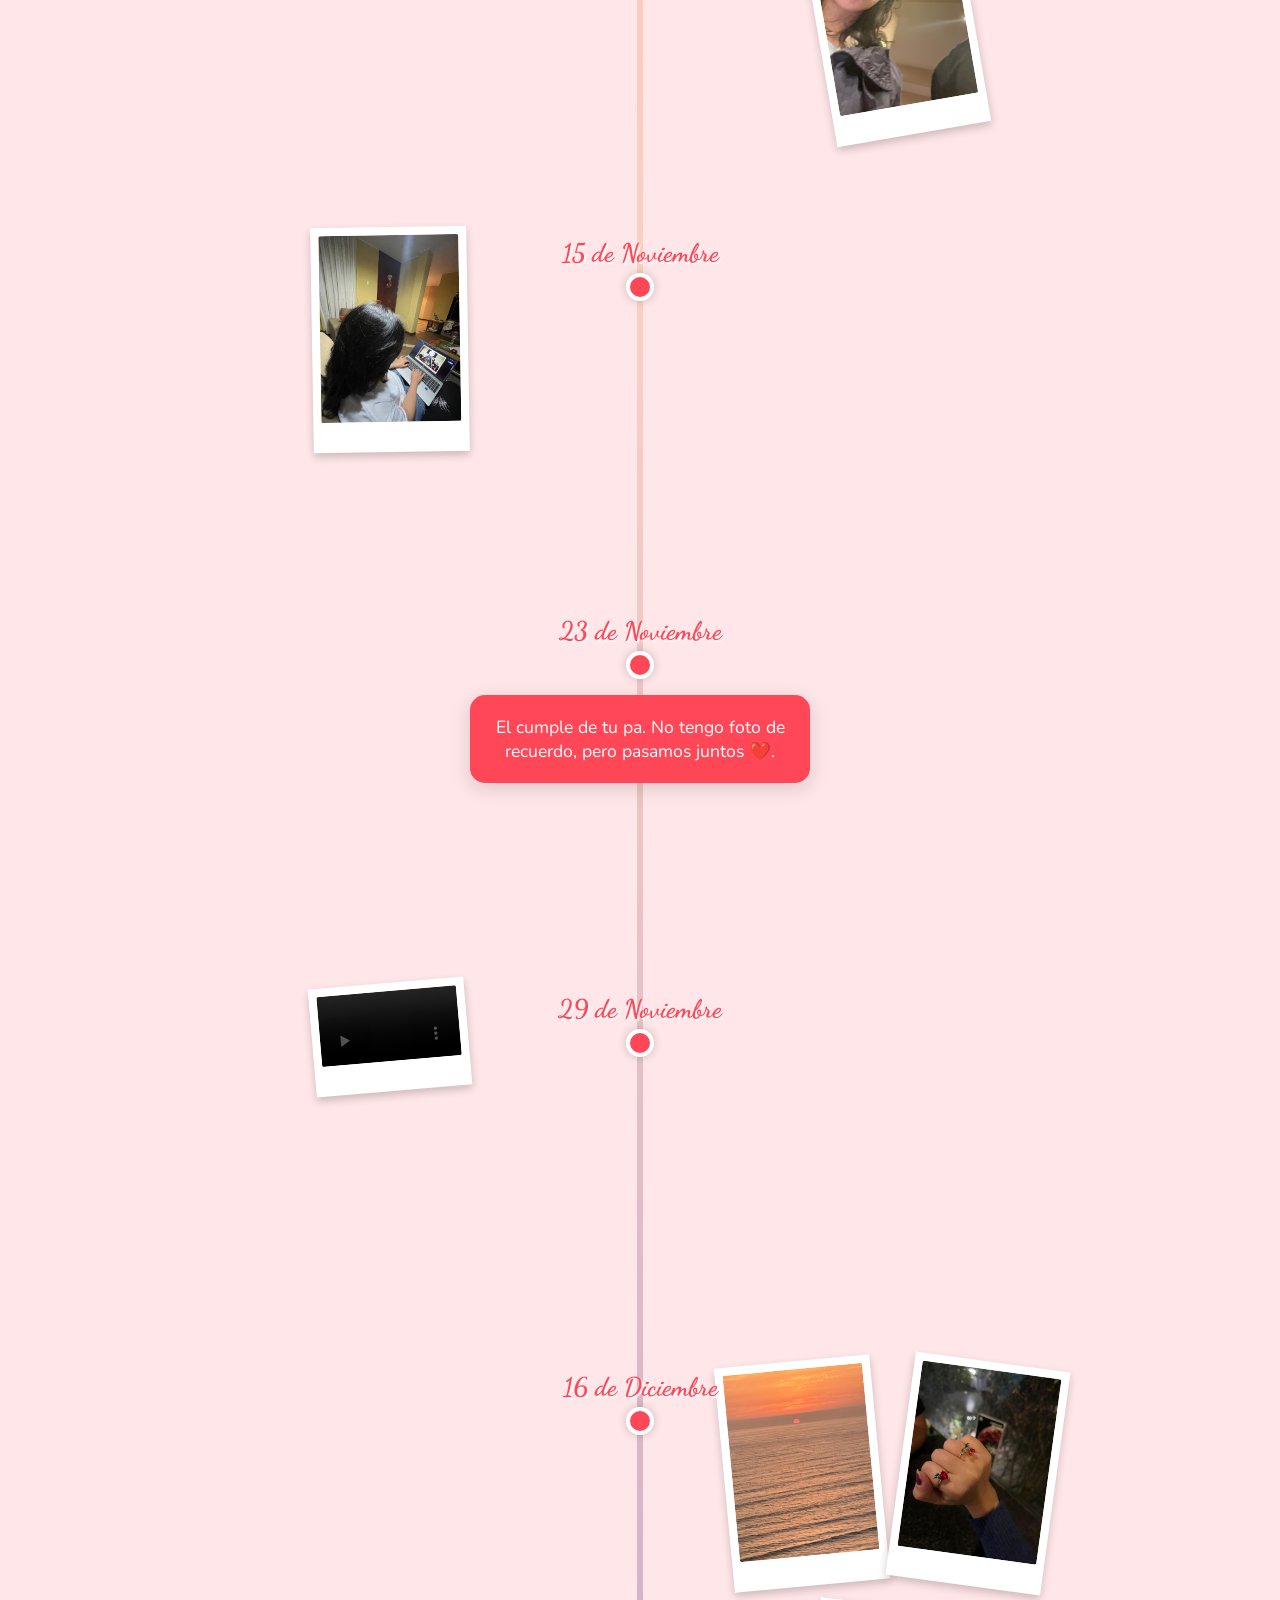
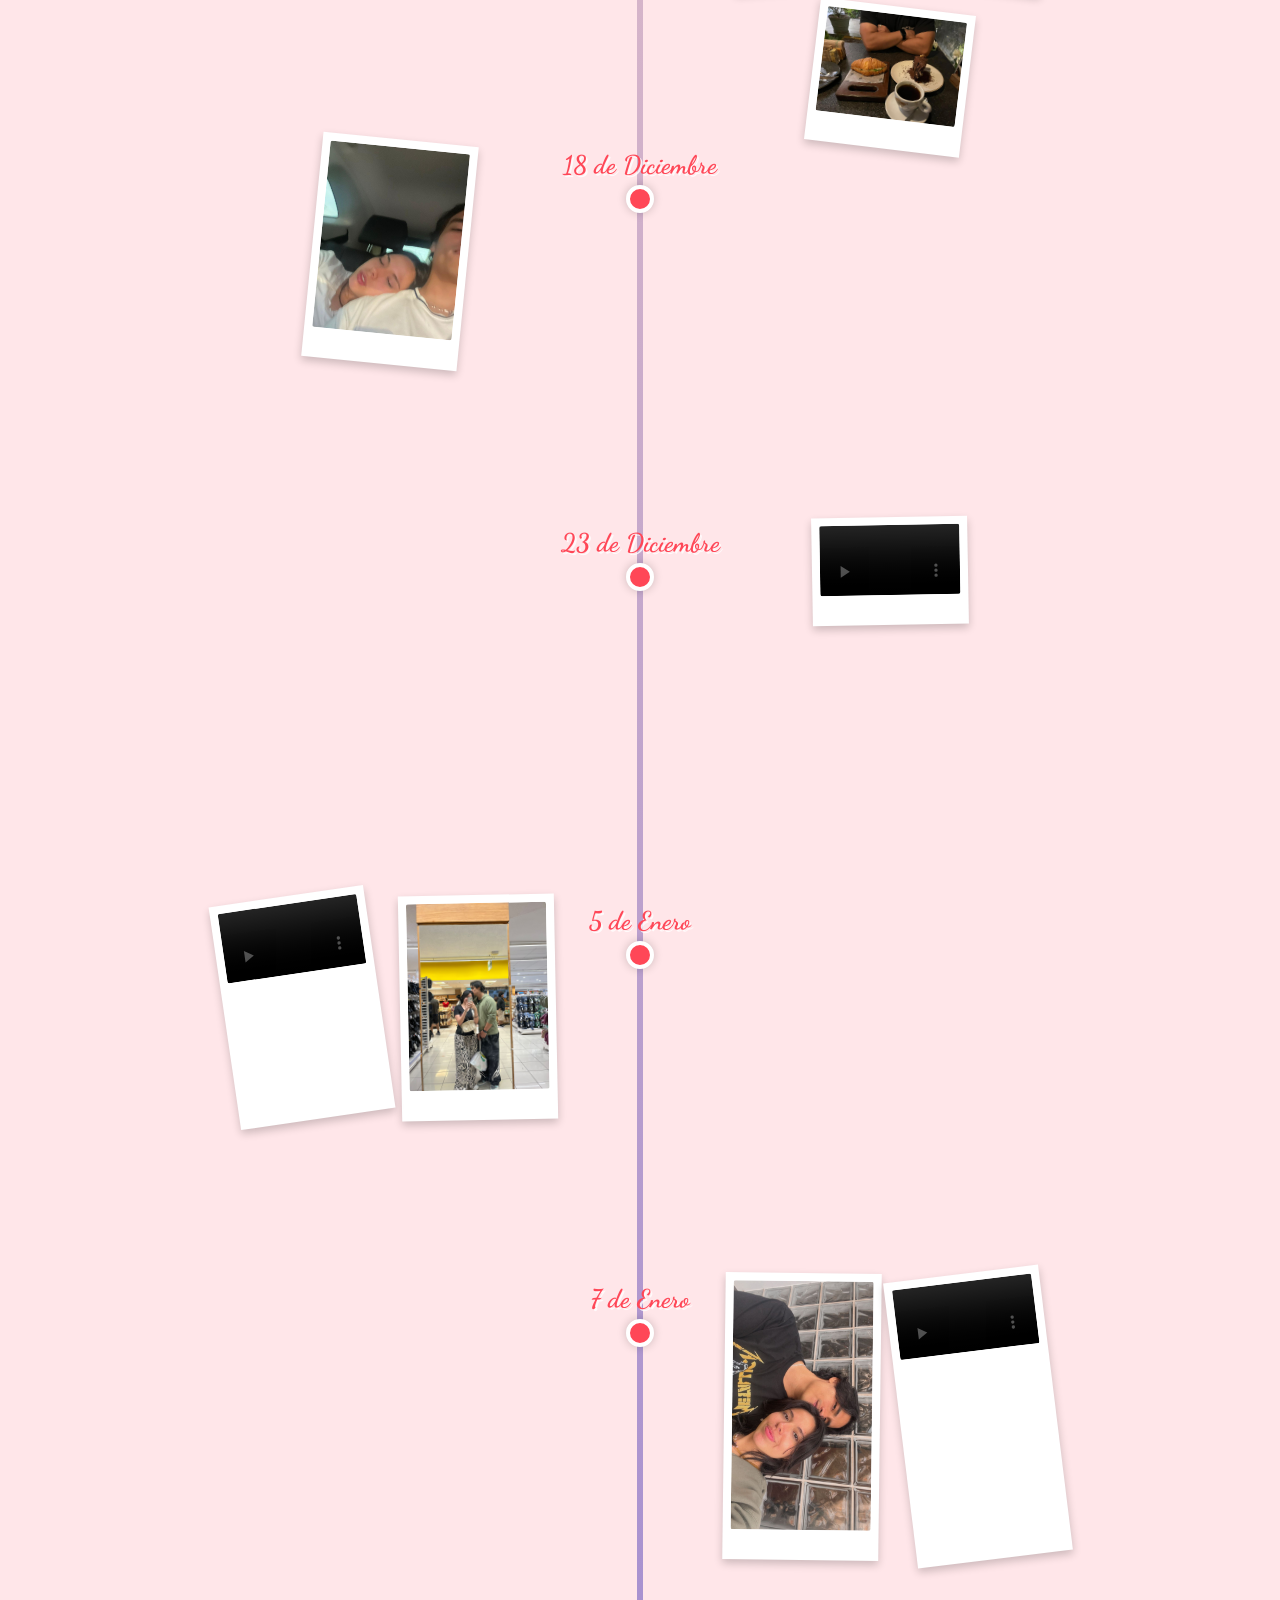
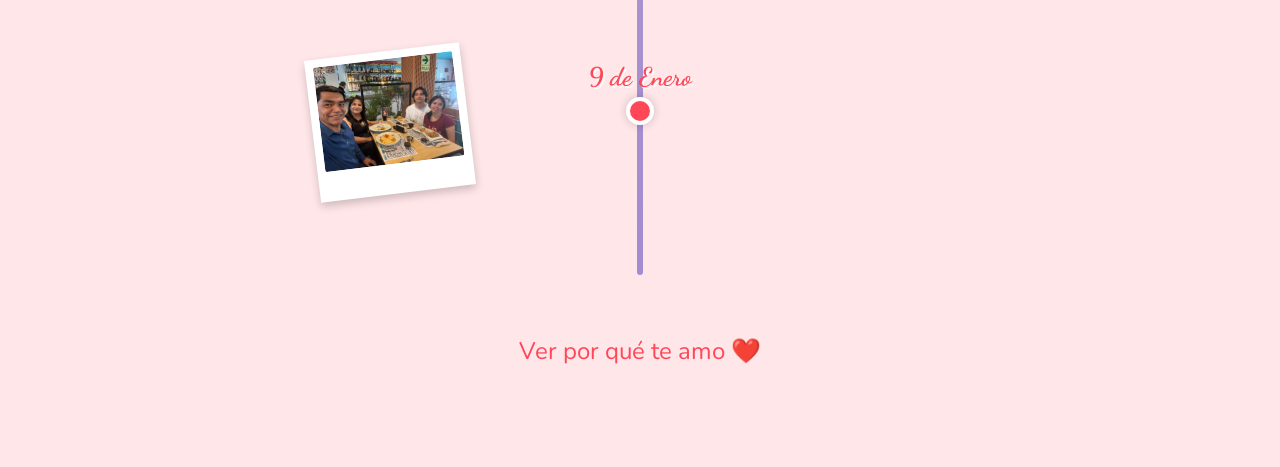
==== commit 538d9d8c: "Todo terminado, razones esta listo" ====
--- a/index.html
+++ b/index.html
@@ -22,7 +22,7 @@
             Calculando tiempo juntos...
         </div>
 
-        <button onclick="lluviaCorazones()" class="btn-love">¡Te extraño! (Haz Click)</button>
+        
     </header>
 
     <section class="timeline-section">
--- a/css/style.css
+++ b/css/style.css
@@ -188,4 +188,151 @@
     width: 300px;
 }
 /* Flechita del mensaje especial */
-.t-item.solo-texto .t-message::after { border-color: transparent transparent var(--accent) transparent; }+.t-item.solo-texto .t-message::after { border-color: transparent transparent var(--accent) transparent; }
+
+
+
+
+/* =========================================
+   RAZONES
+   ========================================= */
+
+/* =========================================
+   PÁGINA DE RAZONES (SPLIT SCREEN)
+   ========================================= */
+
+/* Contenedor Principal dividido en 2 */
+.split-screen {
+    display: flex;
+    height: 100vh; /* Ocupa toda la pantalla */
+    overflow: hidden;
+}
+
+/* --- COLUMNA IZQUIERDA (RAZONES) --- */
+.left-pane {
+    width: 45%; /* Menos de la mitad para dar espacio a fotos */
+    overflow-y: auto; /* Scroll vertical */
+    padding: 40px;
+    background: var(--bg-color);
+    box-shadow: 5px 0 15px rgba(0,0,0,0.05);
+    z-index: 10;
+    position: relative;
+}
+
+.razones-header {
+    text-align: center;
+    margin-bottom: 40px;
+}
+.razones-header h1 {
+    font-size: 3rem;
+    color: var(--accent);
+}
+.btn-back {
+    display: inline-block;
+    margin-bottom: 20px;
+    text-decoration: none;
+    color: var(--text-color);
+    font-weight: bold;
+    border: 1px solid var(--accent);
+    padding: 5px 15px;
+    border-radius: 20px;
+    transition: 0.3s;
+}
+.btn-back:hover { background: var(--accent); color: #fff; }
+
+/* Grid de Tarjetas de Razones */
+.razones-grid {
+    display: grid;
+    grid-template-columns: 1fr; /* Una columna para que se lea bien */
+    gap: 20px;
+    padding-bottom: 50px;
+}
+
+.reason-card {
+    background: var(--card-bg);
+    padding: 25px;
+    border-radius: 15px;
+    display: flex;
+    align-items: center;
+    gap: 20px;
+    box-shadow: 0 4px 6px rgba(0,0,0,0.05);
+    border-left: 5px solid var(--accent);
+    animation: fadeInUp 0.5s ease backwards;
+    transition: transform 0.2s;
+}
+.reason-card:hover {
+    transform: translateX(10px); /* Se mueve un poquito a la derecha al pasar mouse */
+    background: #fff;
+}
+
+.reason-number {
+    font-family: 'Dancing Script', cursive;
+    font-size: 2rem;
+    color: var(--accent);
+    opacity: 0.5;
+}
+
+.reason-text {
+    font-size: 1.2rem;
+    font-weight: 600;
+    color: var(--text-color);
+}
+
+/* --- COLUMNA DERECHA (FOTOS VOLADORAS) --- */
+.right-pane {
+    width: 55%;
+    background: linear-gradient(135deg, var(--bg-color), rgba(255,255,255,0.5));
+    position: relative;
+    overflow: hidden; /* Para que las fotos no se salgan */
+}
+
+/* La Polaroid Voladora */
+.flying-polaroid {
+    position: absolute;
+    width: 200px; /* Tamaño grandecito */
+    background: white;
+    padding: 10px 10px 30px 10px;
+    box-shadow: 0 10px 20px rgba(0,0,0,0.15);
+    border-radius: 3px;
+    /* Animación de flotar */
+    animation-name: floatUp;
+    animation-timing-function: linear;
+    animation-iteration-count: infinite;
+    bottom: -300px; /* Empiezan debajo de la pantalla */
+}
+
+.flying-polaroid img {
+    width: 100%;
+    height: auto;
+    display: block;
+    border-radius: 2px;
+}
+
+/* Keyframes para hacerlas volar hacia arriba */
+@keyframes floatUp {
+    0% {
+        transform: translateY(0) rotate(var(--rot));
+        bottom: -300px;
+        opacity: 0;
+    }
+    10% { opacity: 1; }
+    90% { opacity: 1; }
+    100% {
+        transform: translateY(-120vh) rotate(var(--rot)); /* Suben hasta salir por arriba */
+        bottom: 100%;
+        opacity: 0;
+    }
+}
+
+/* Animación de entrada para las cartas */
+@keyframes fadeInUp {
+    from { opacity: 0; transform: translateY(20px); }
+    to { opacity: 1; transform: translateY(0); }
+}
+
+/* Responsive para celular (se ponen una debajo de otra) */
+@media (max-width: 768px) {
+    .split-screen { flex-direction: column; height: auto; }
+    .left-pane, .right-pane { width: 100%; height: auto; }
+    .right-pane { height: 300px; order: -1; /* Fotos arriba en cel */ }
+}
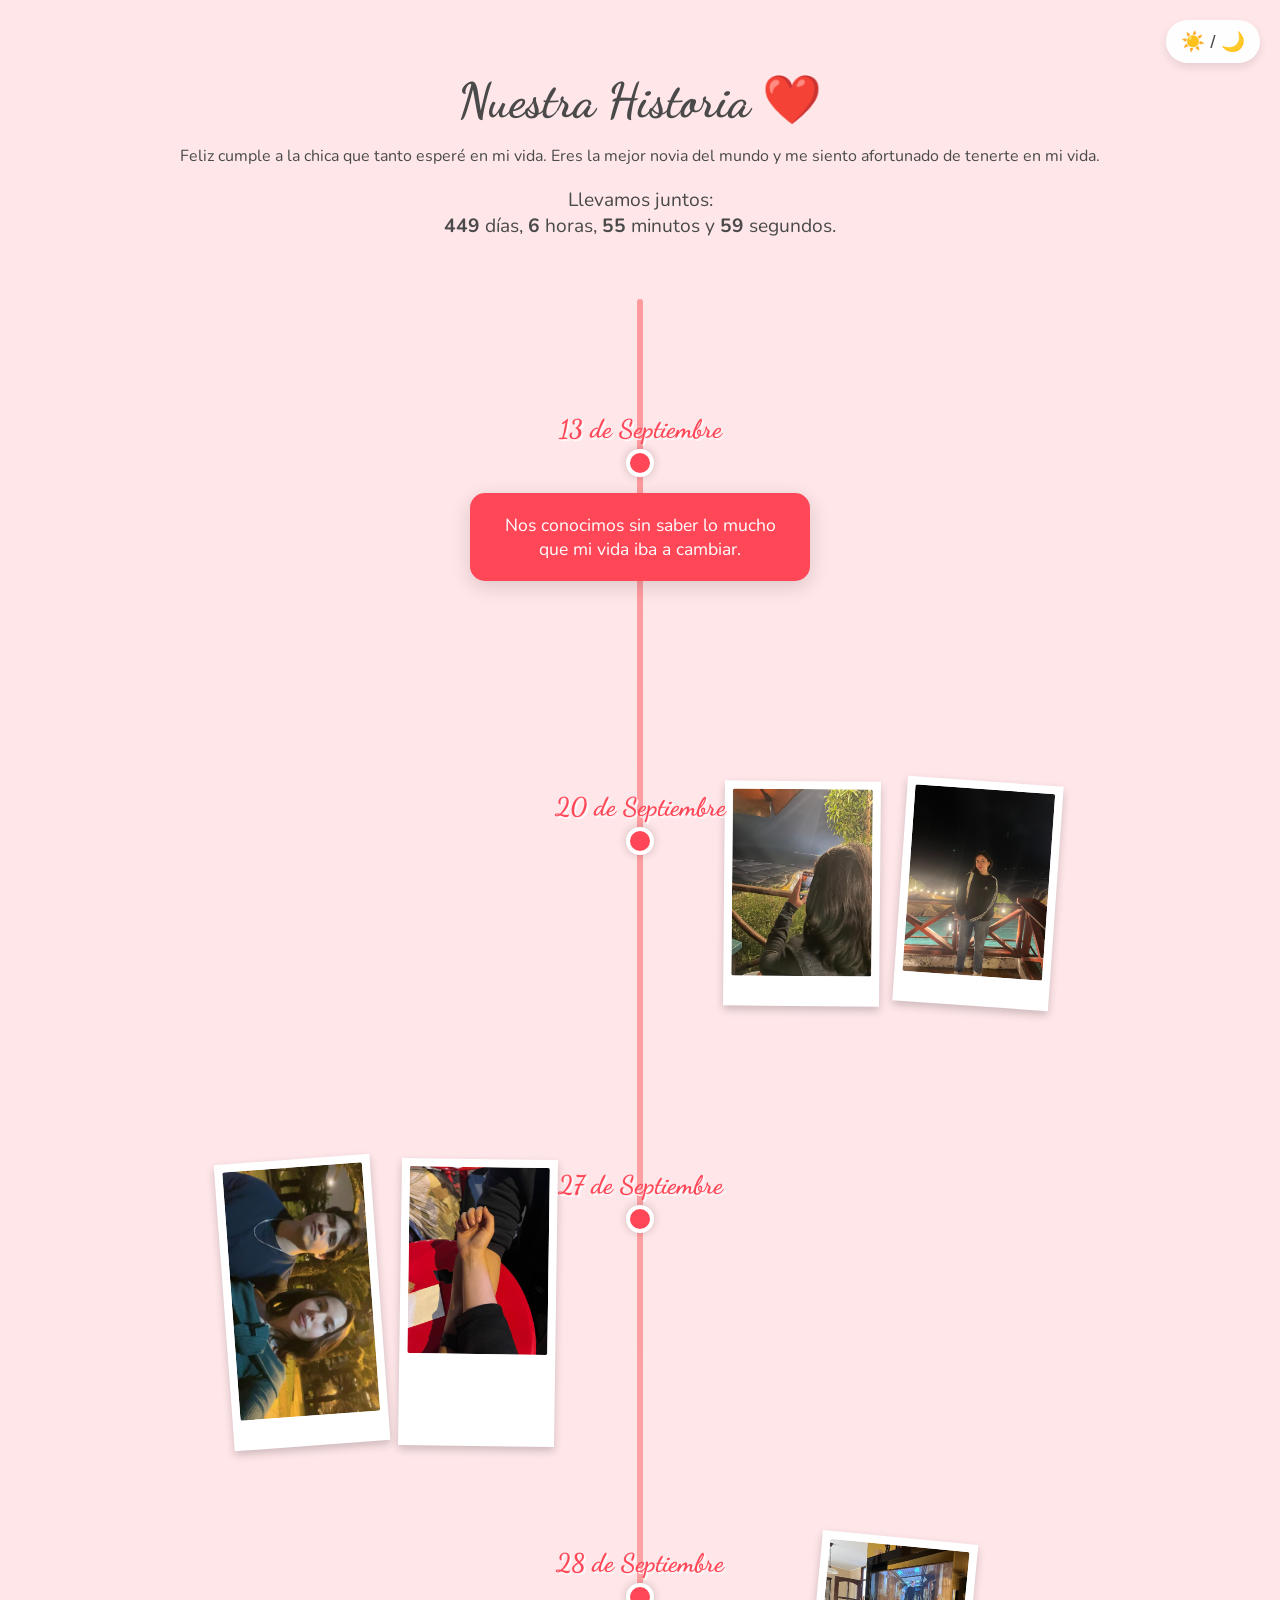
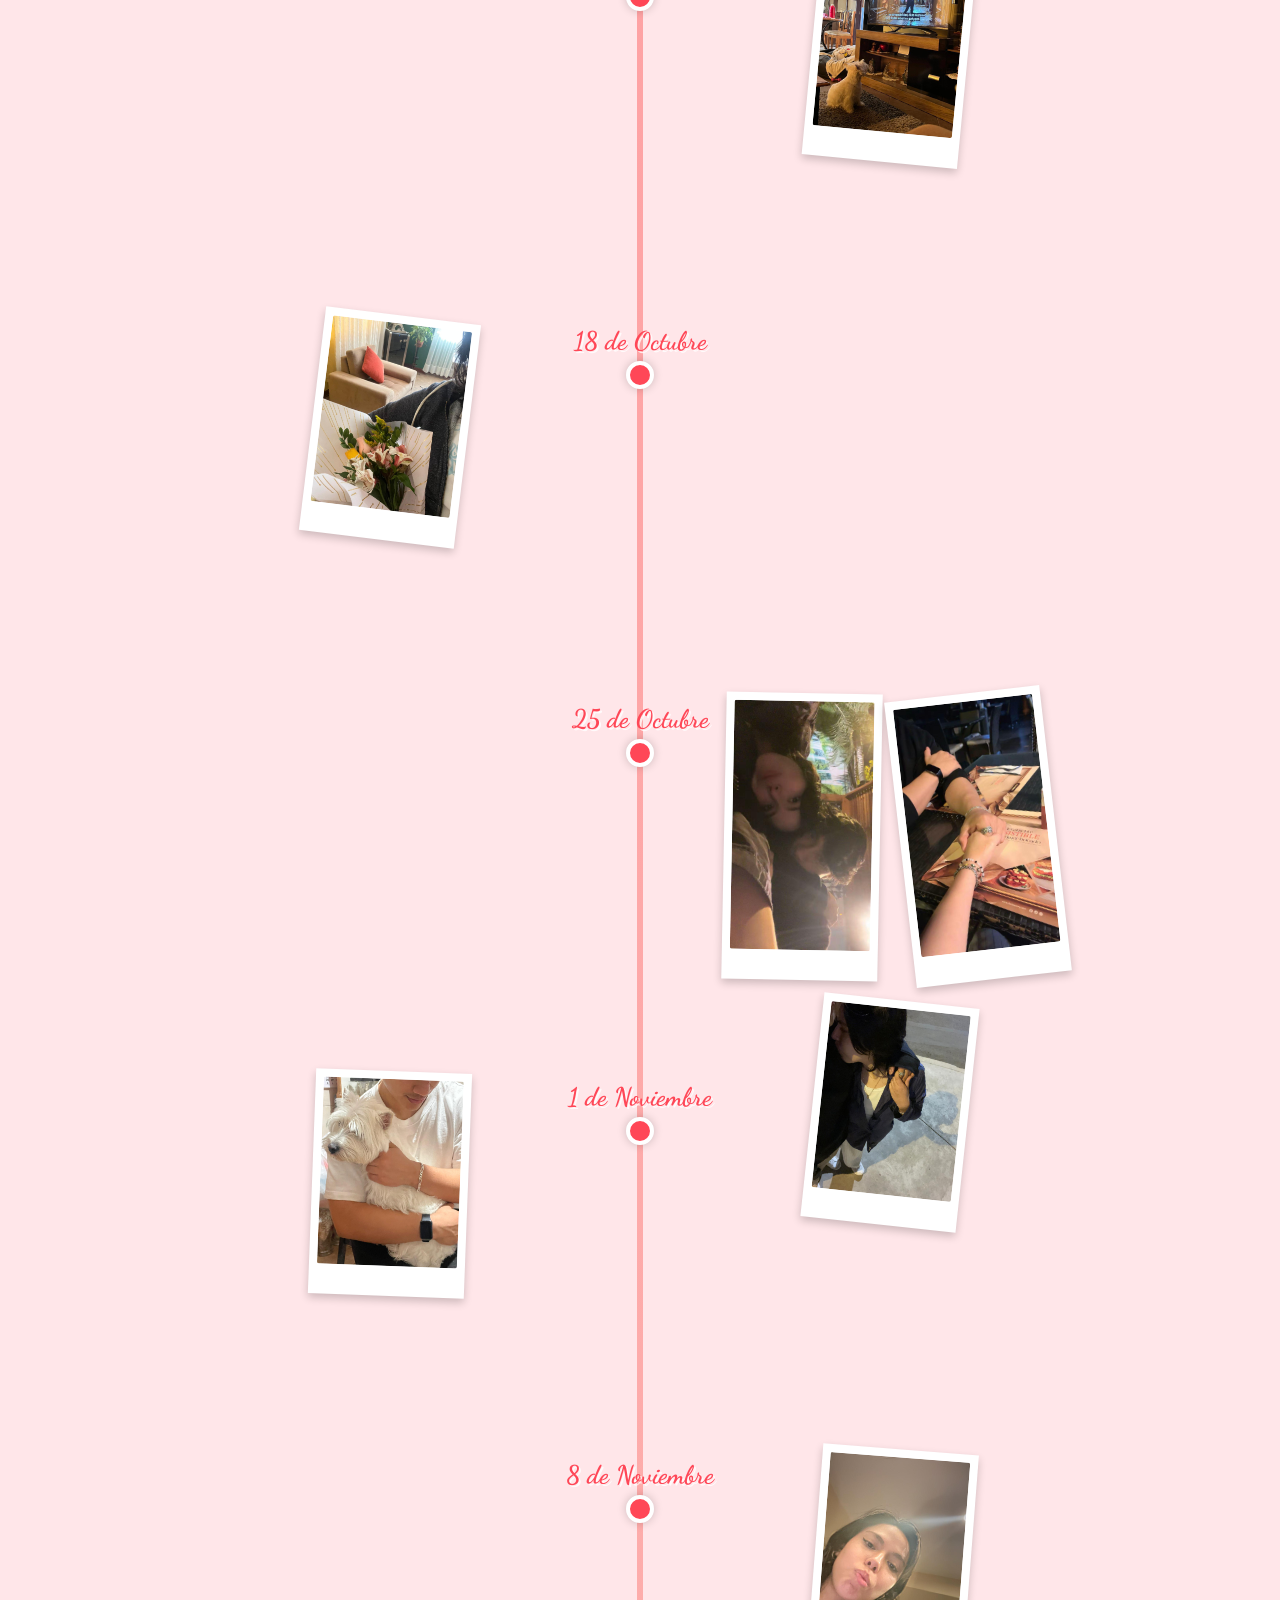
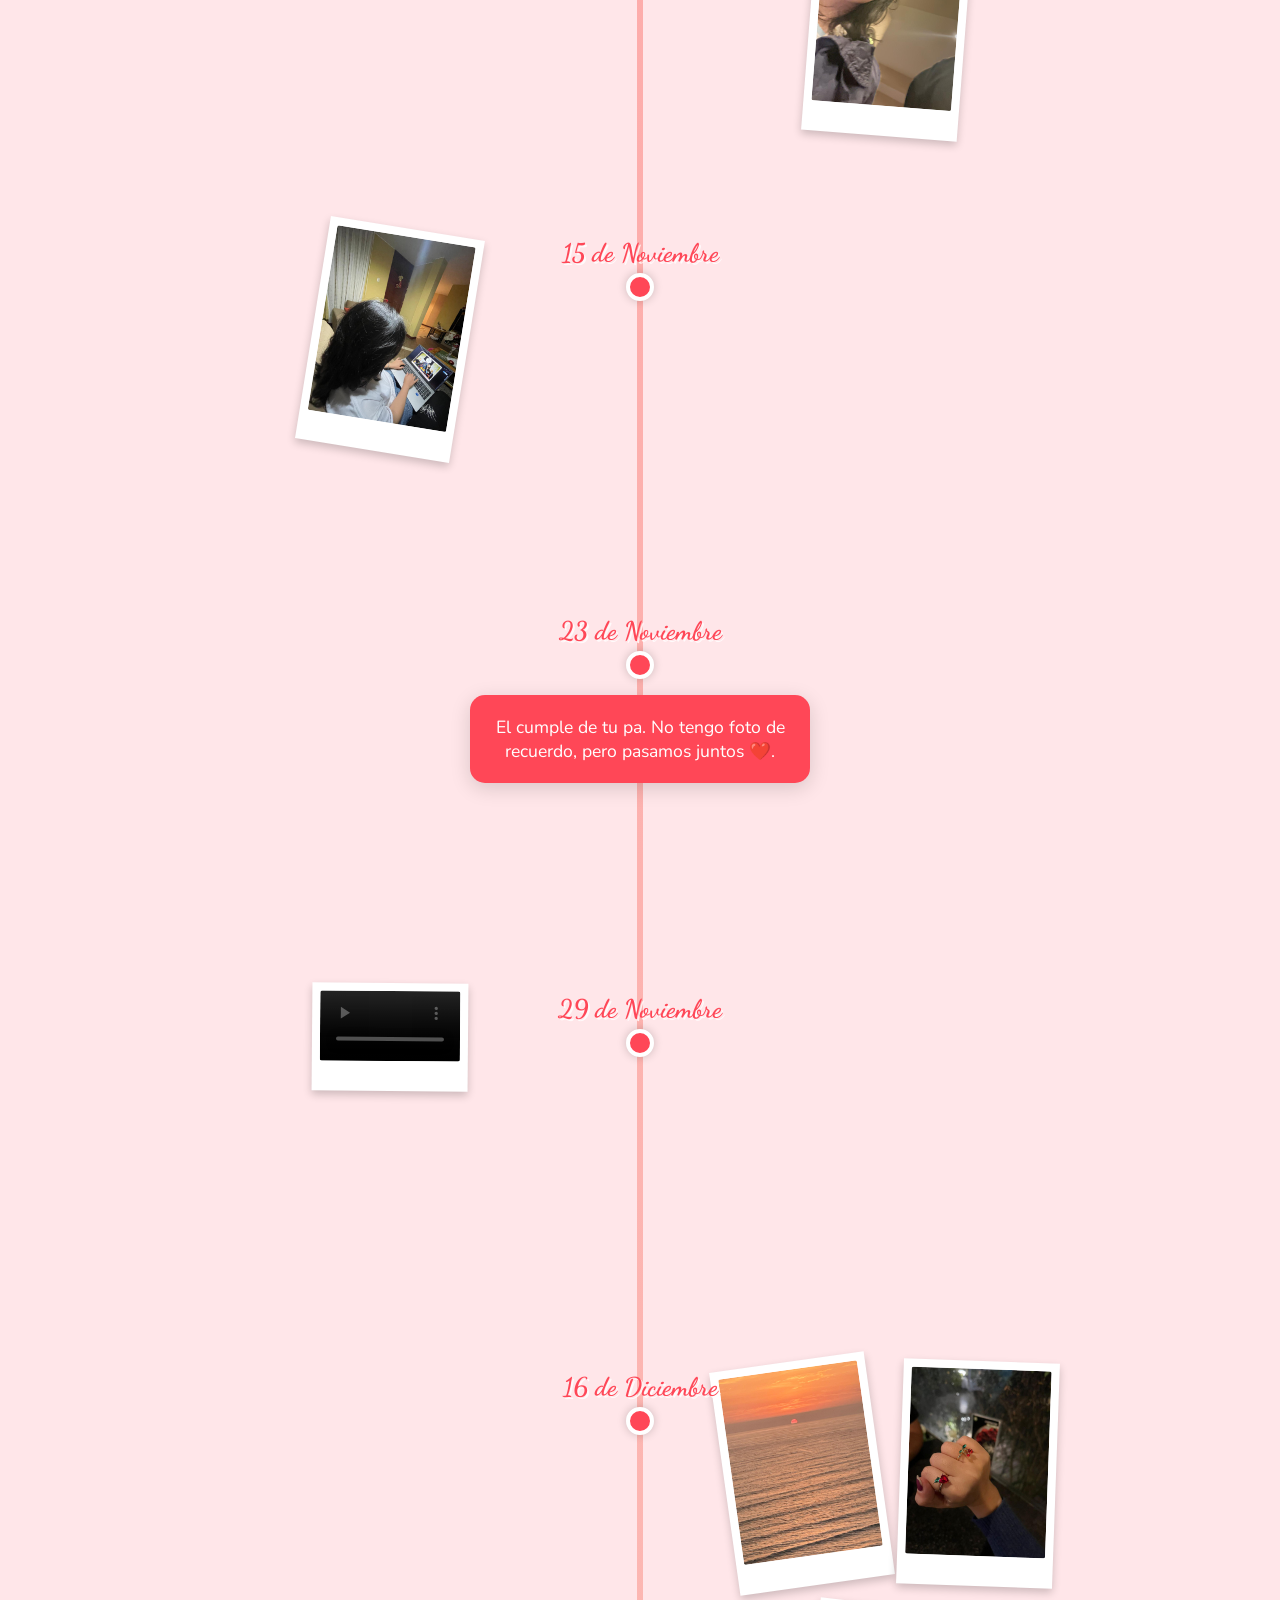
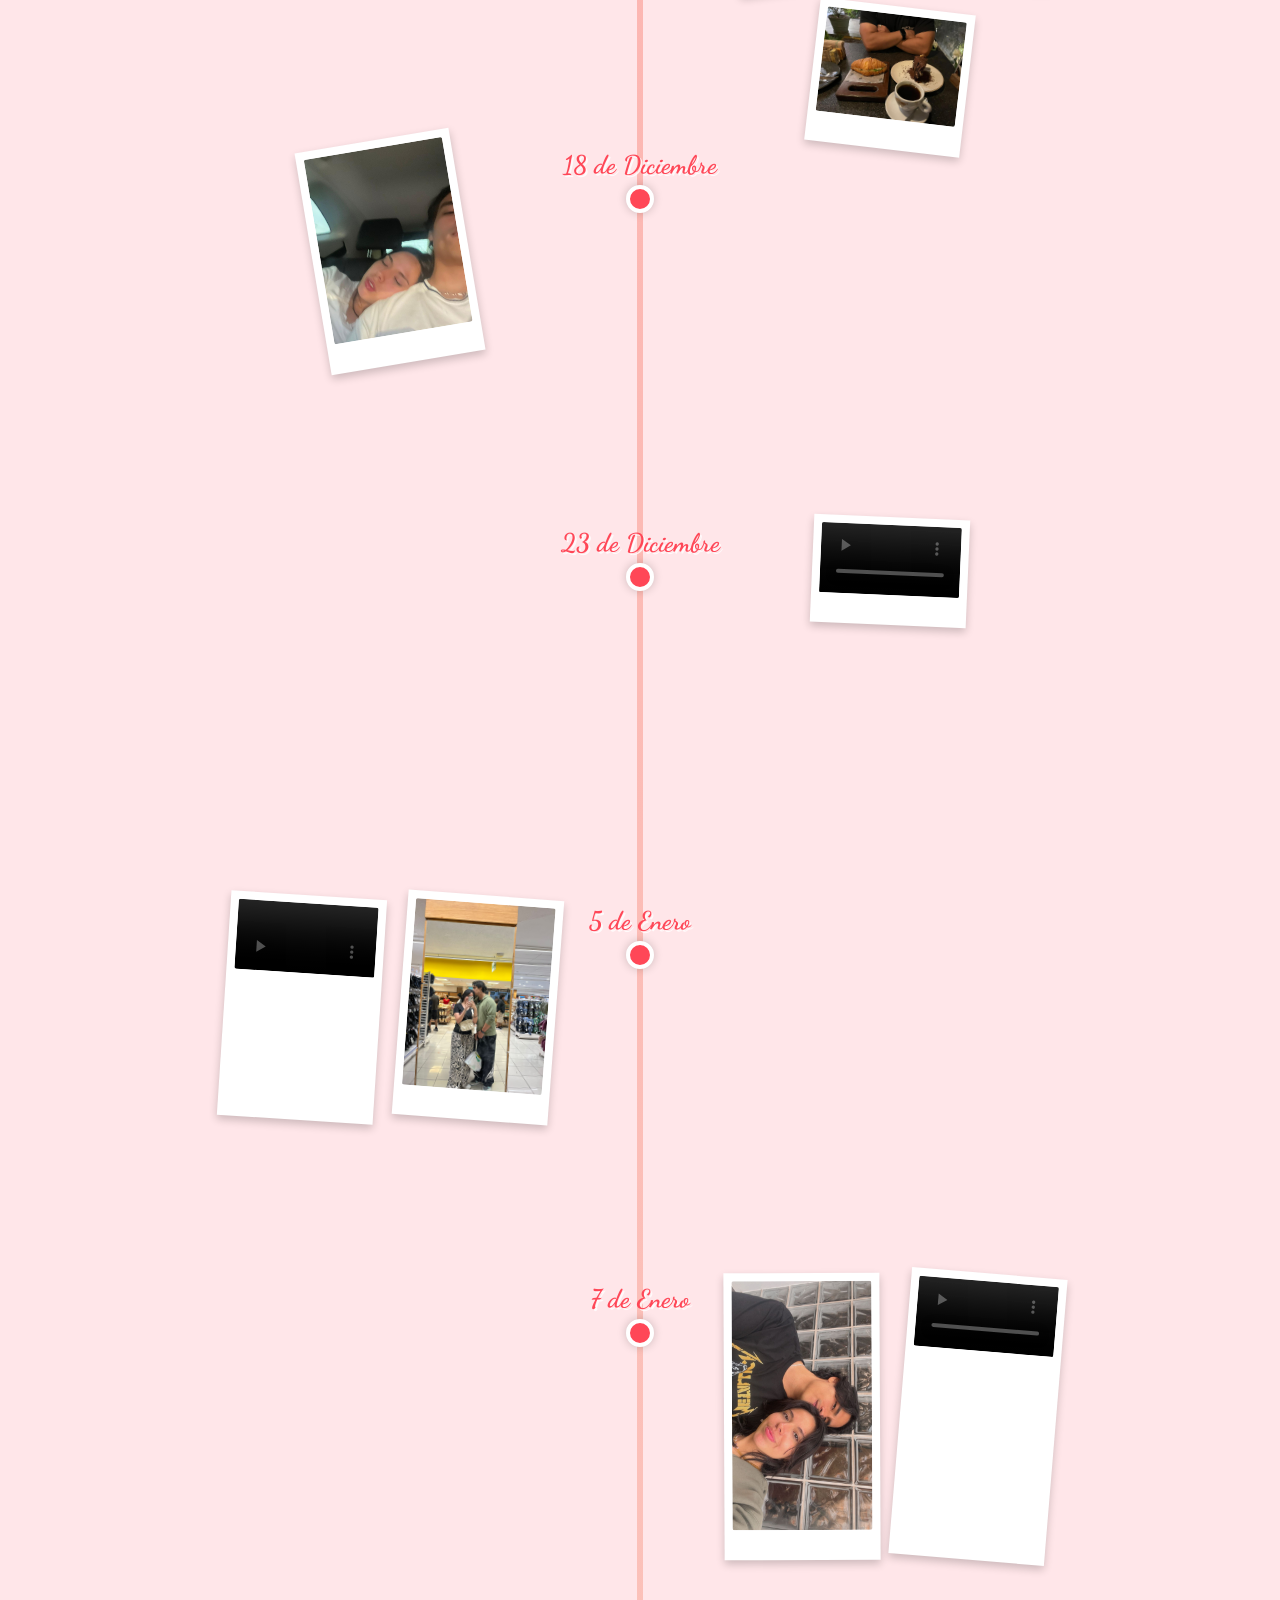
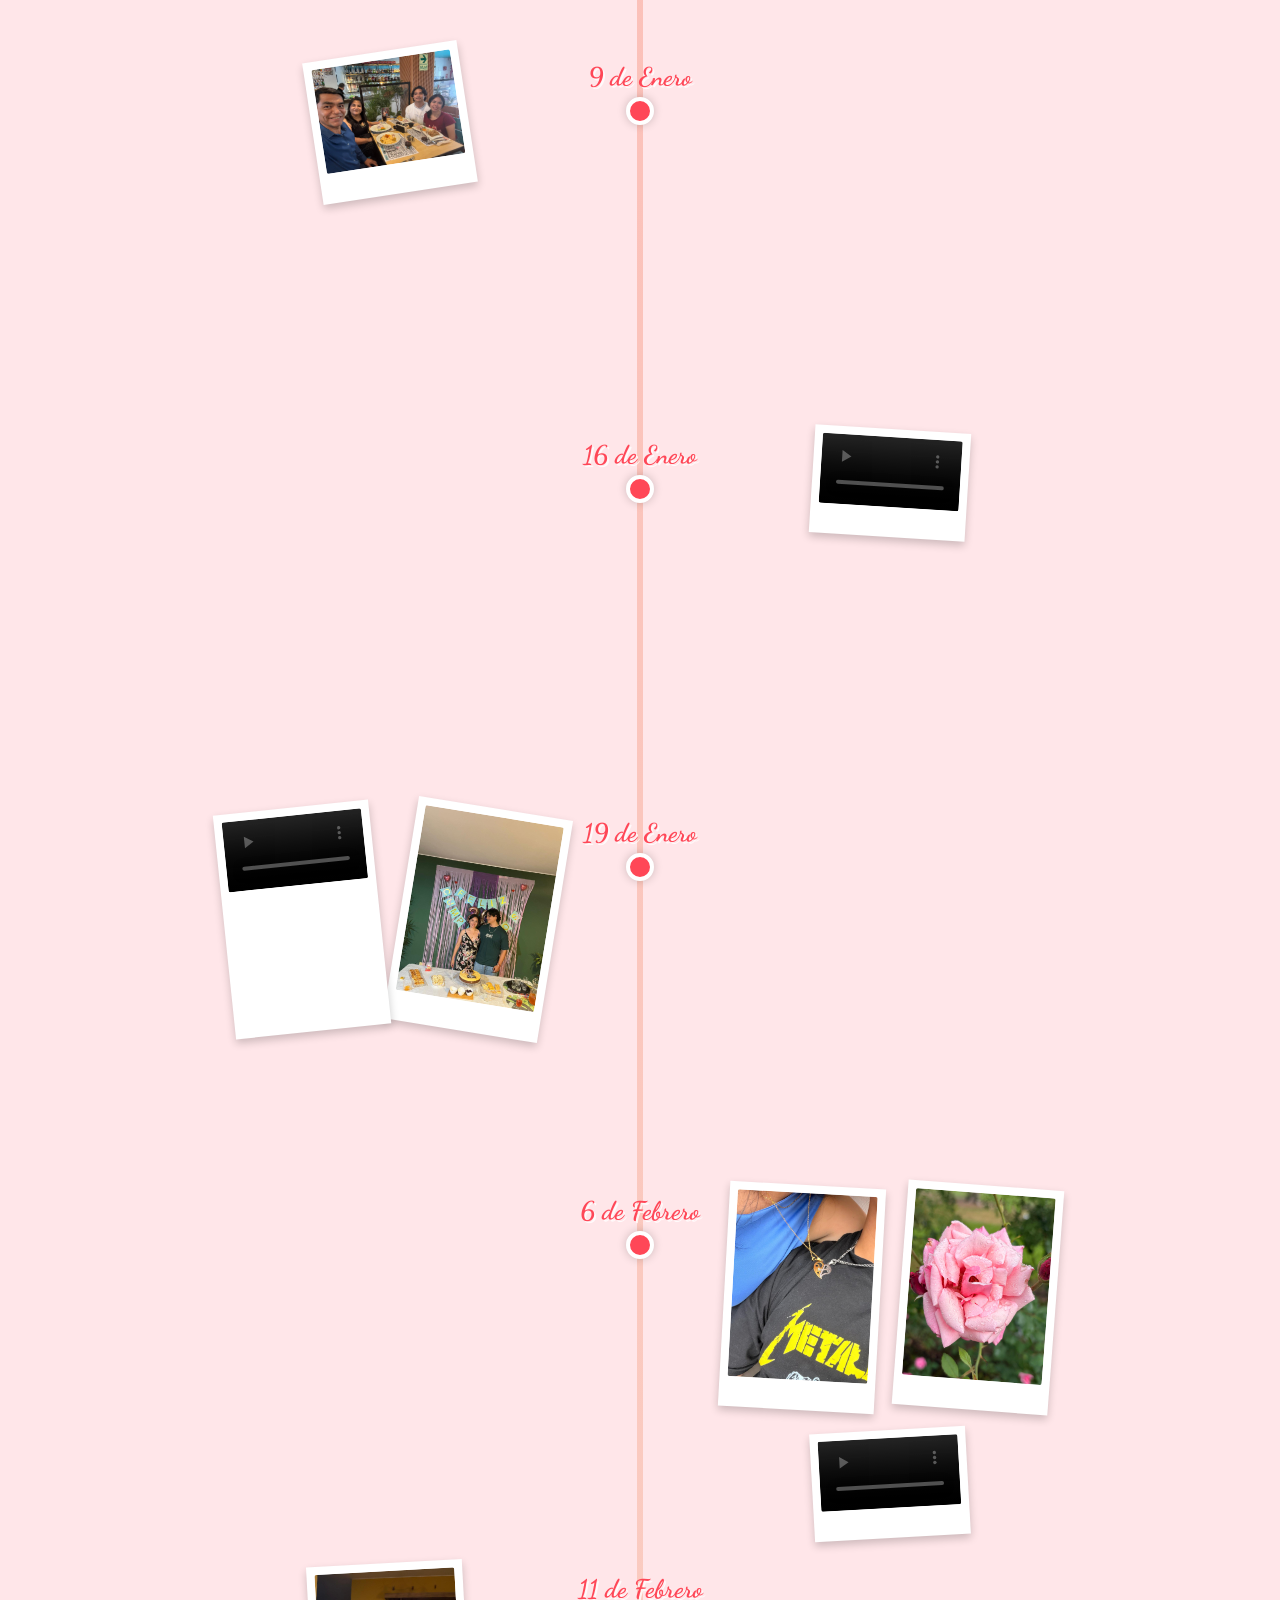
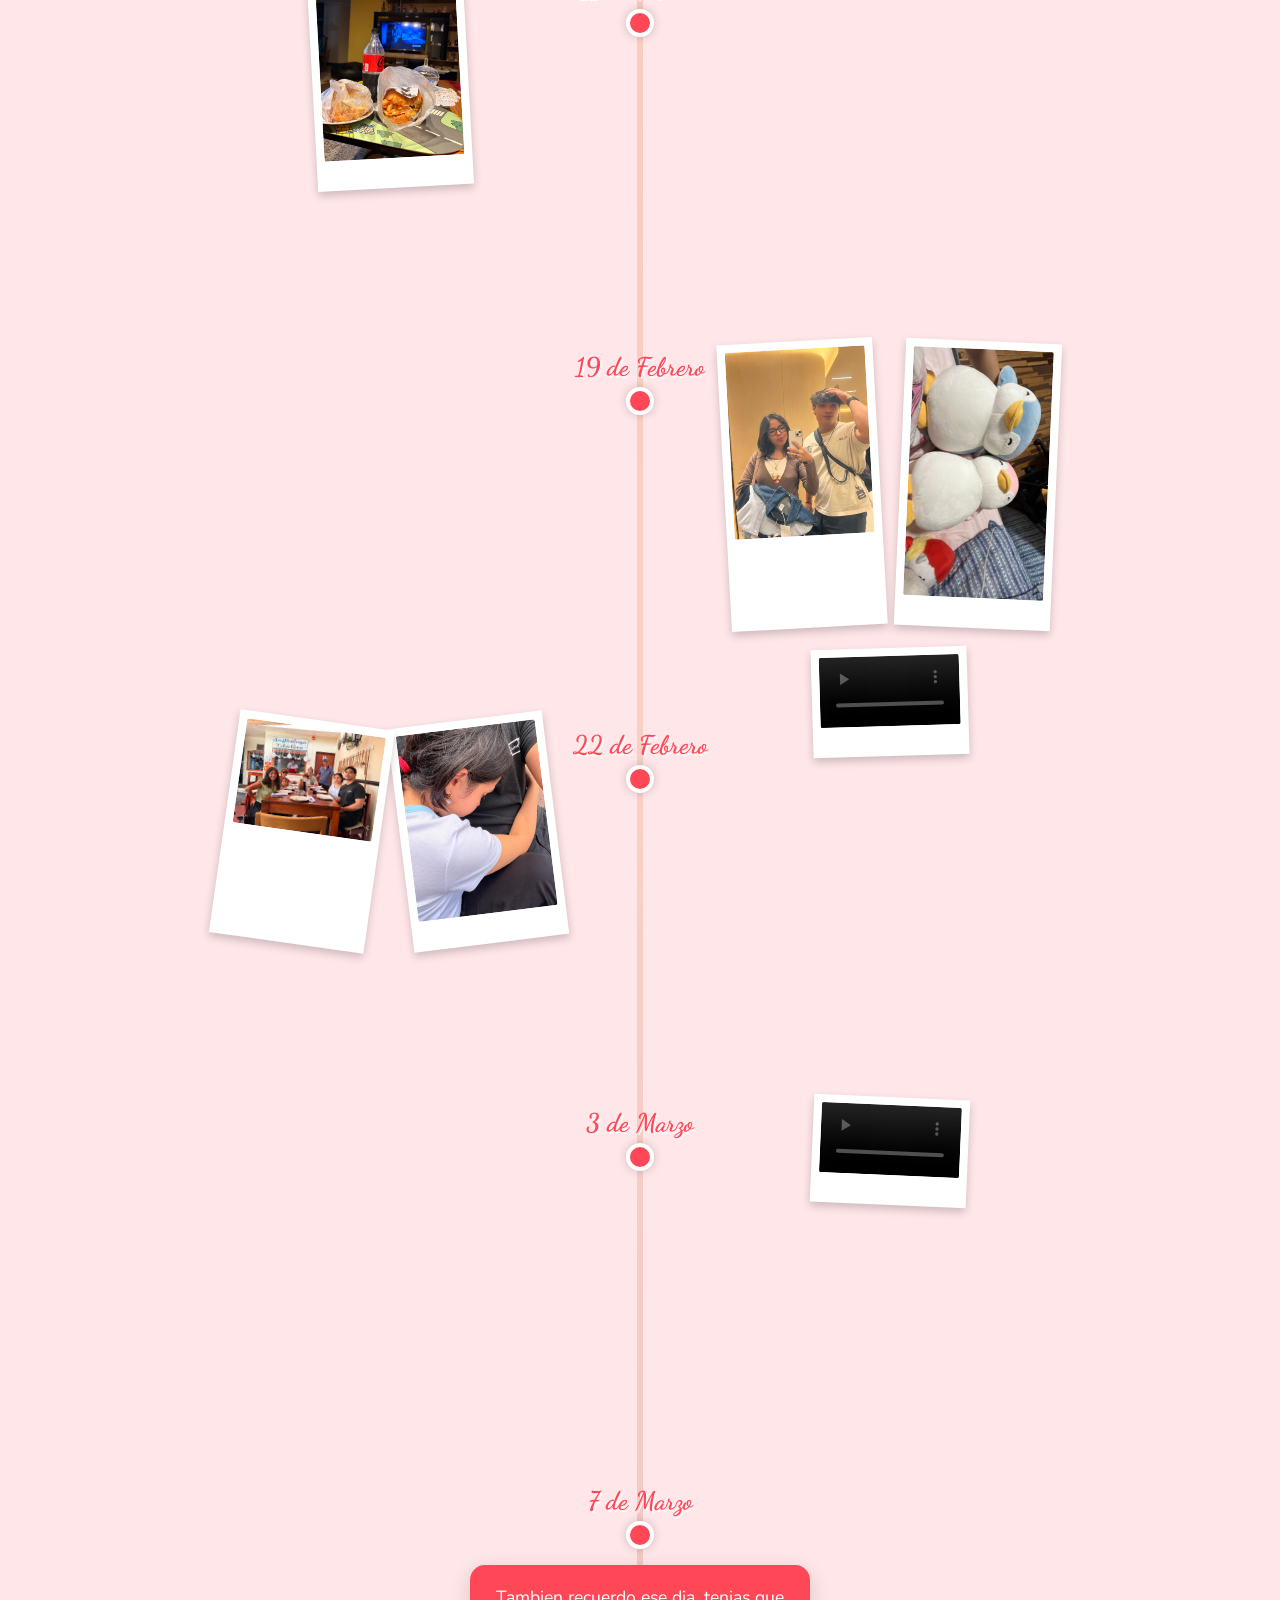
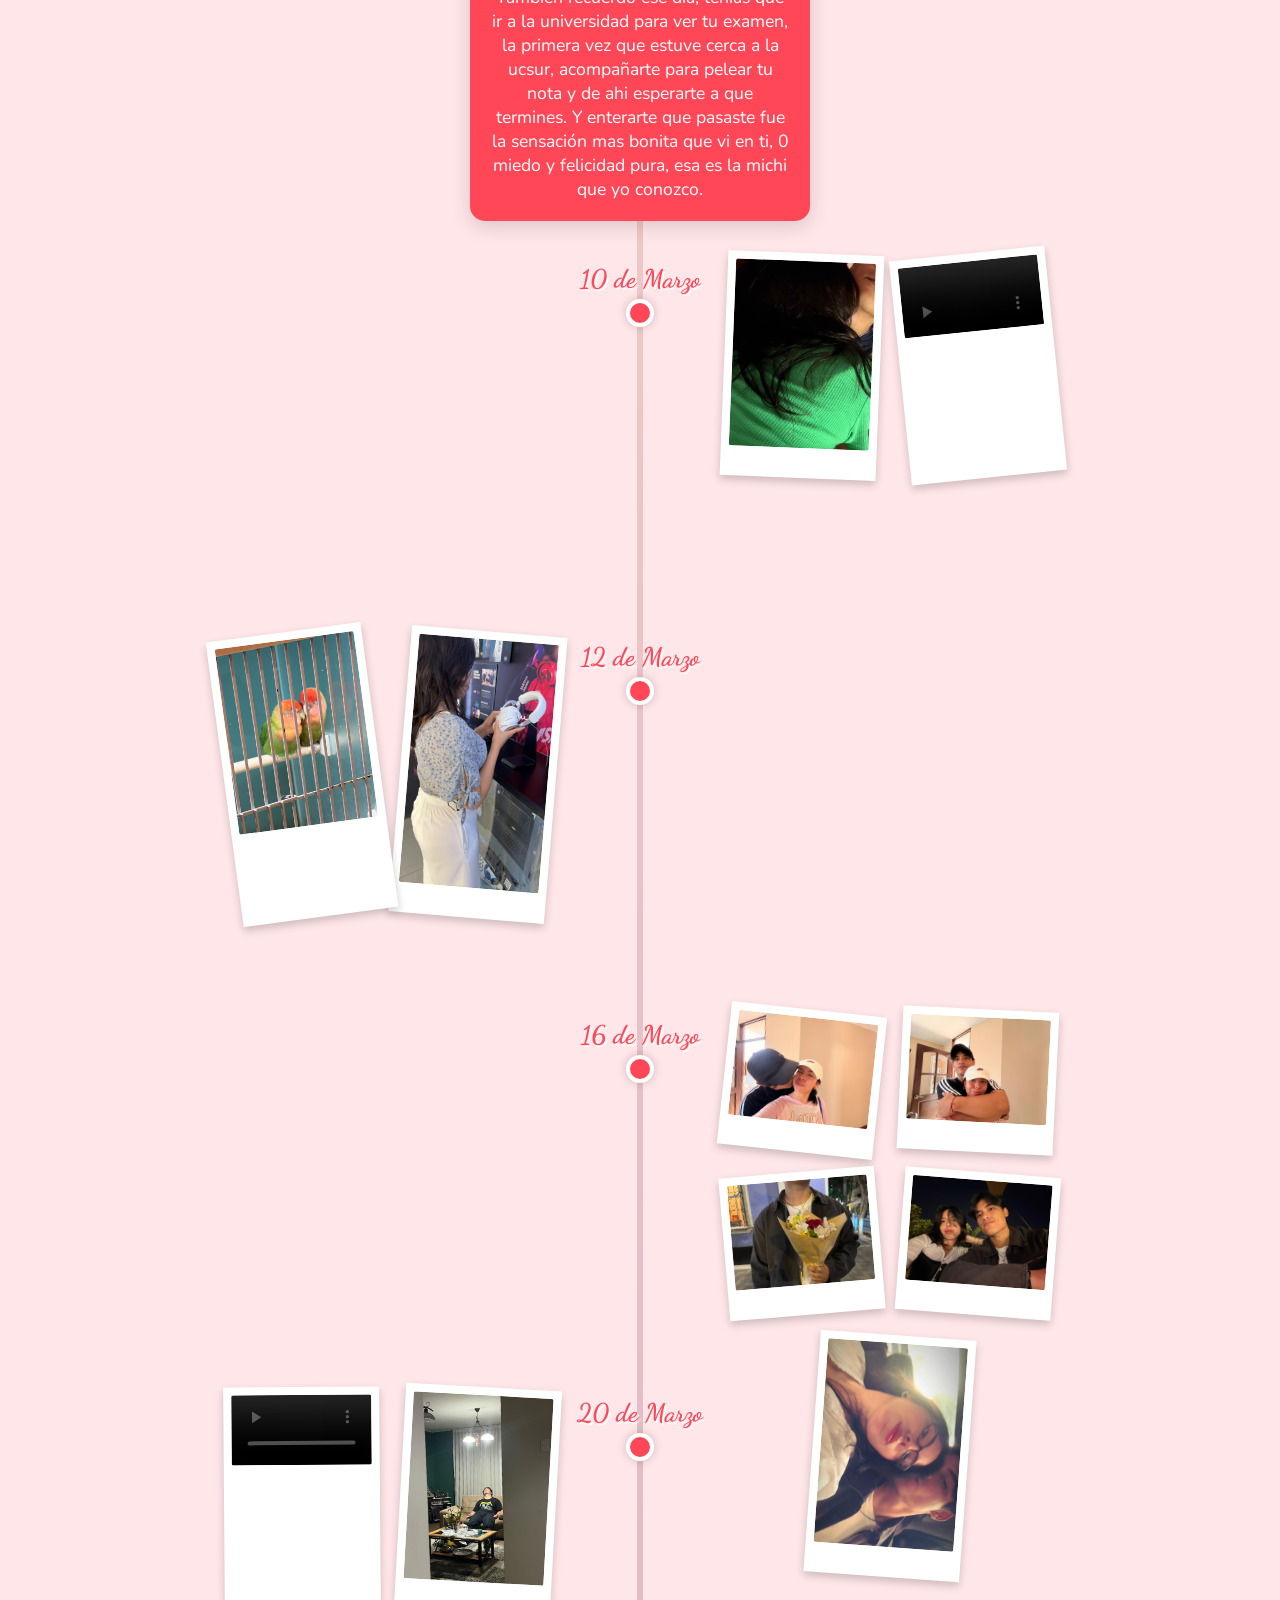
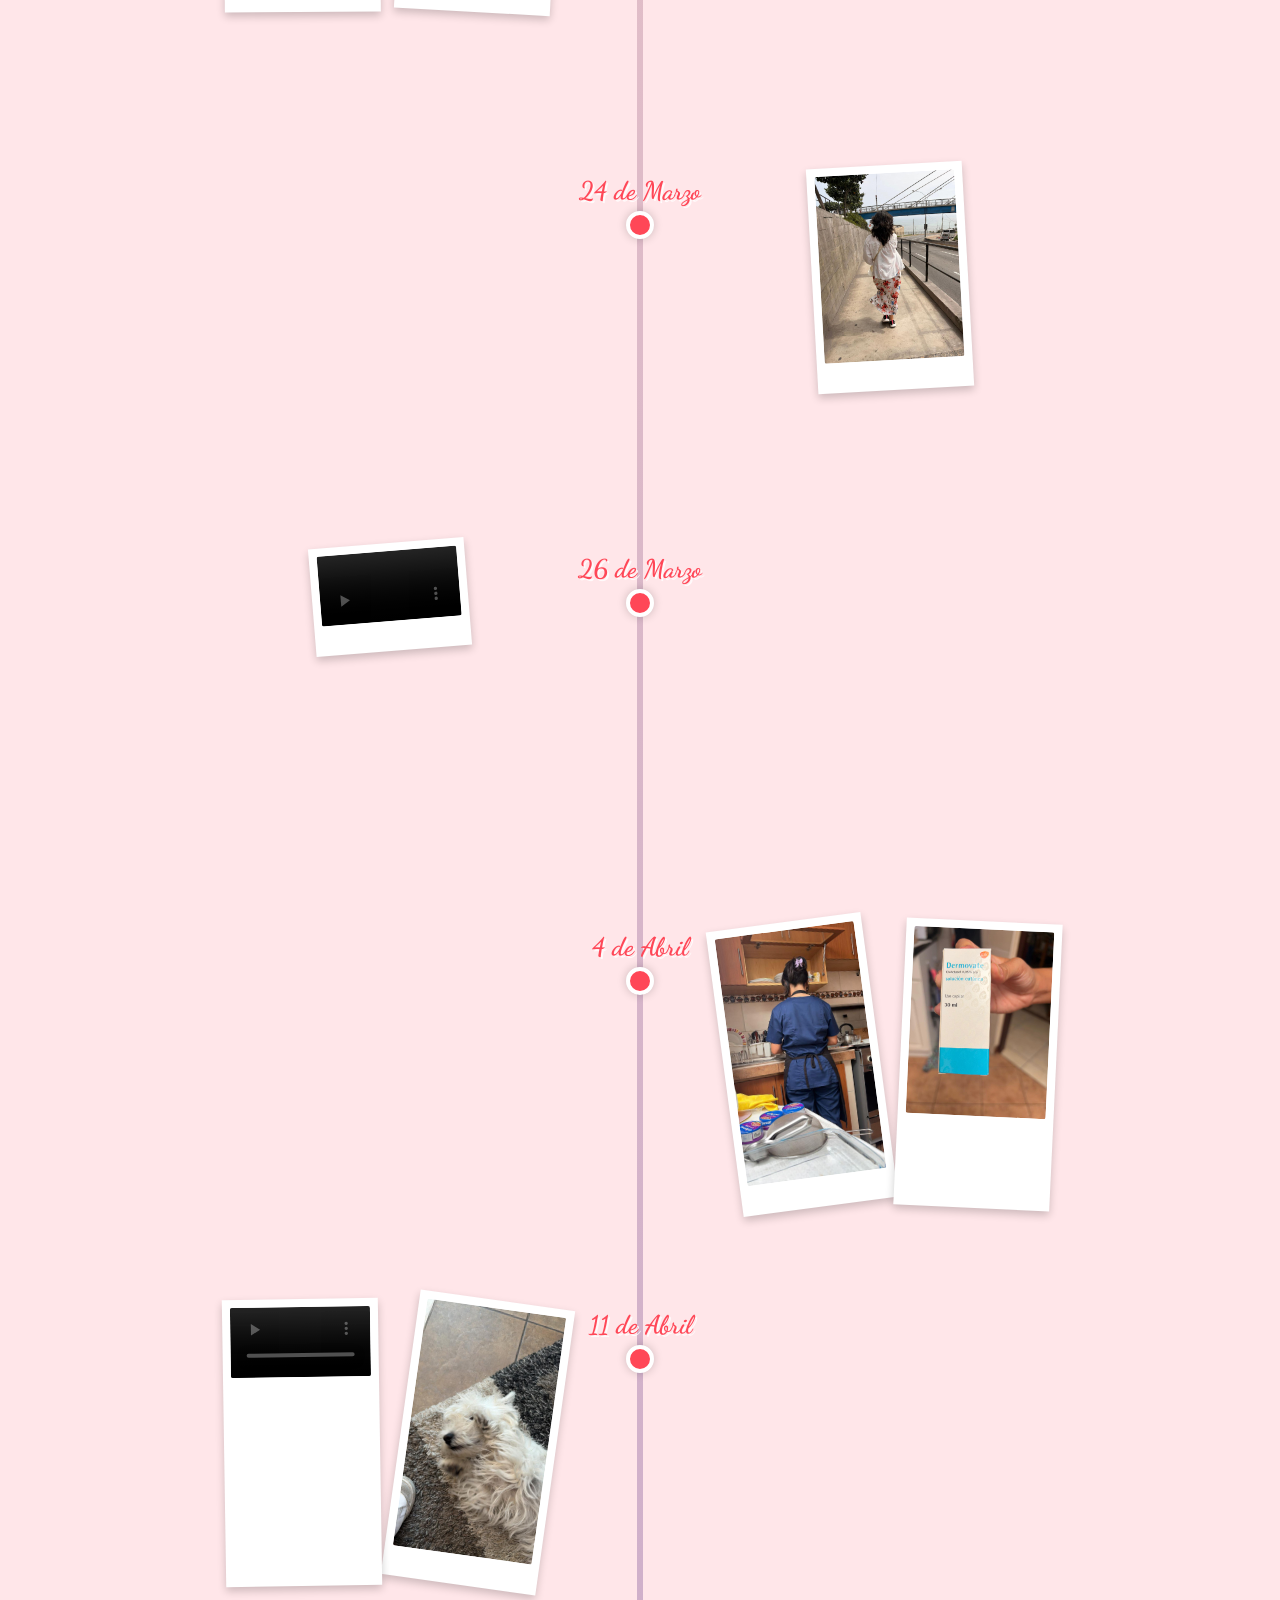
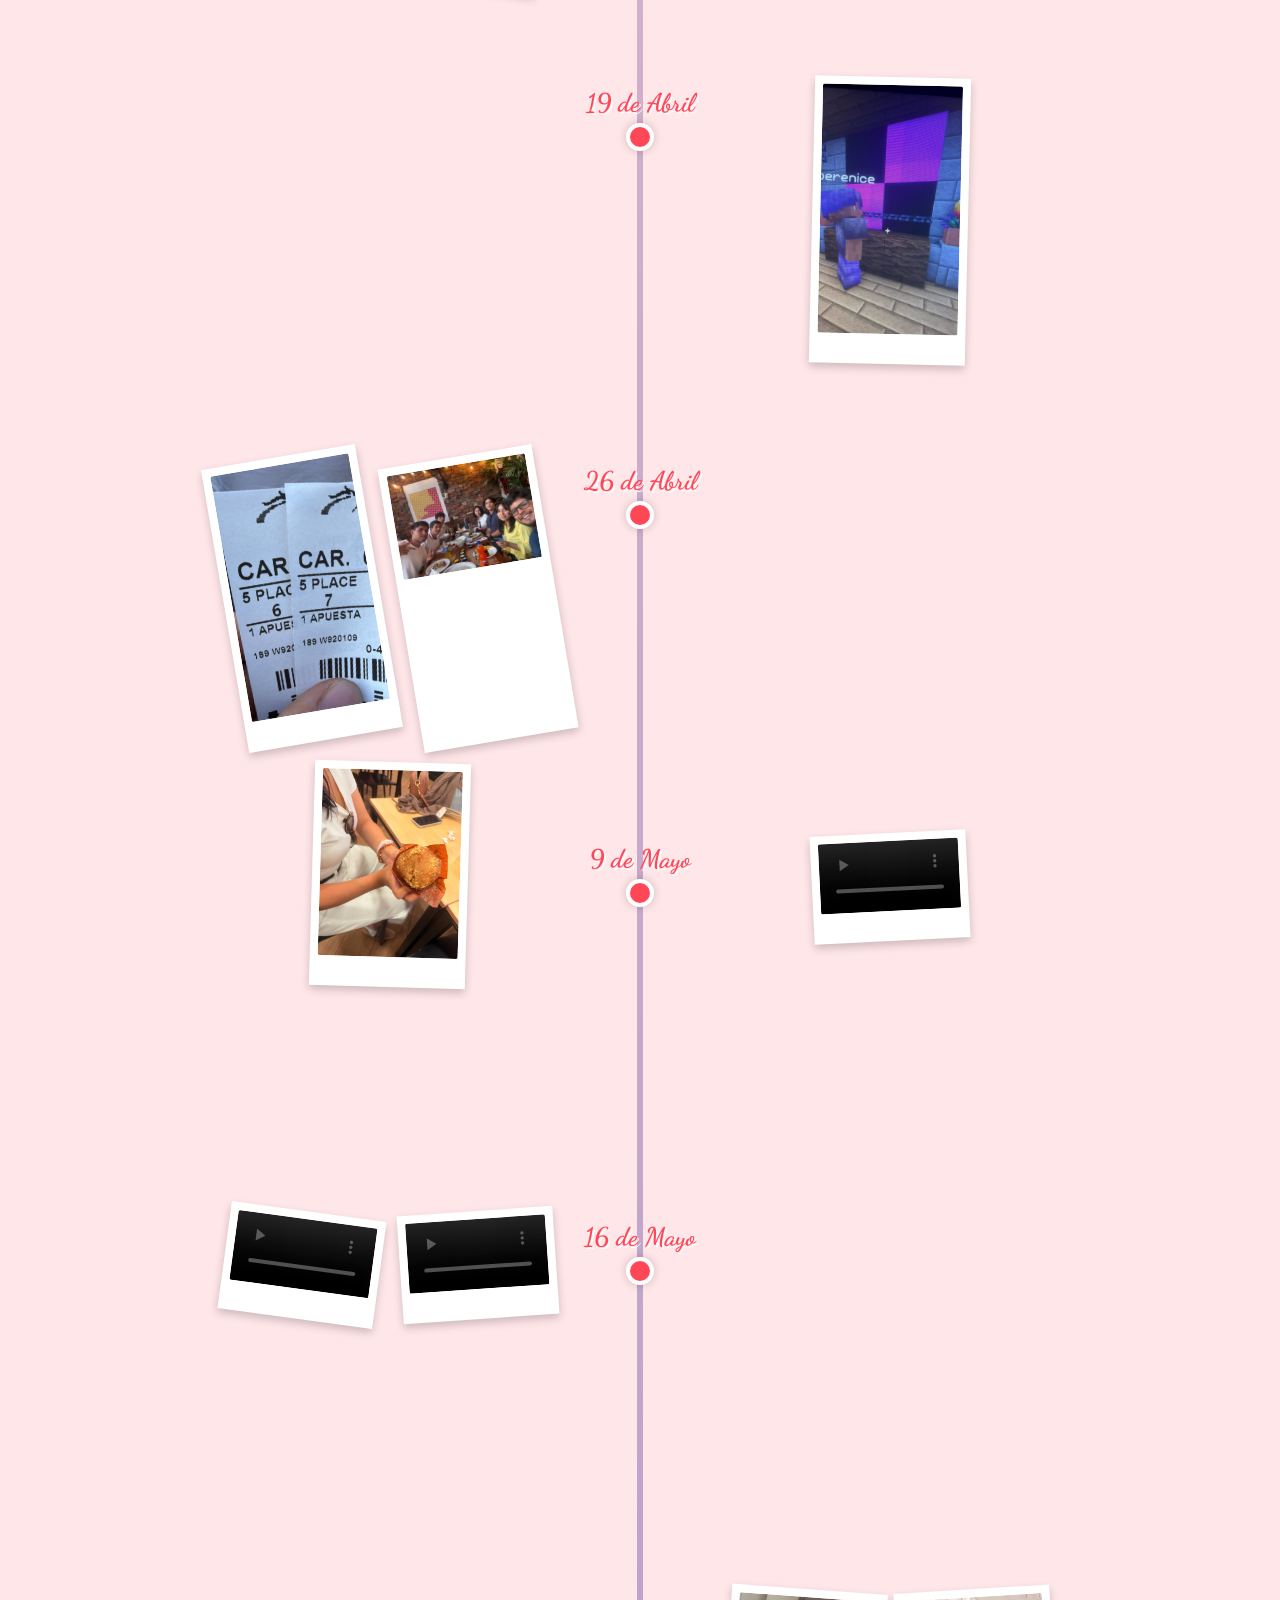
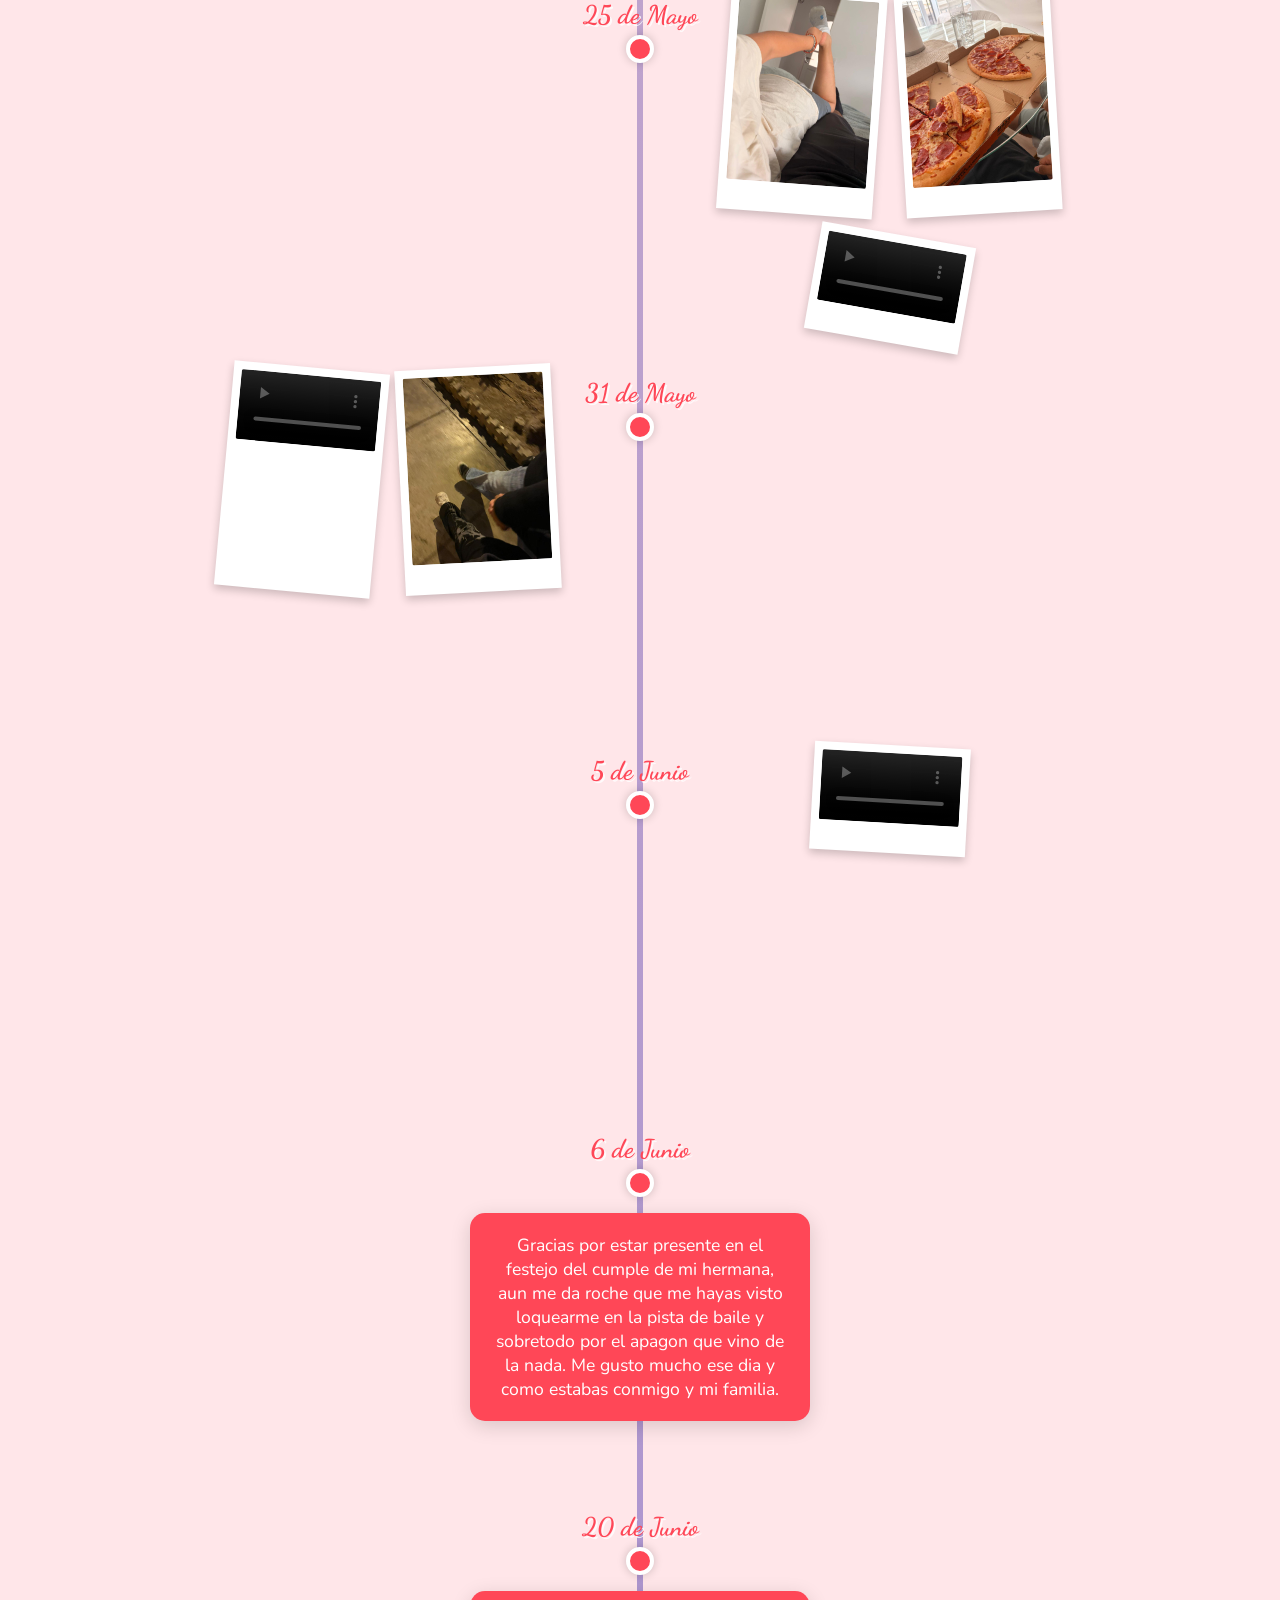
==== commit 9de22e85: "feat/nueva pagina agregada" ====
--- a/index.html
+++ b/index.html
@@ -35,8 +35,10 @@
 
     <div class="navigate-btn-container">
         <a href="razones.html" class="btn-main">Ver por qué te amo ❤️</a>
+        <a href="mensaje.html" class="btn-main">Un mensaje 💌</a>
     </div>
 
+   
     <script src="js/main.js"></script>
 </body>
 </html>
